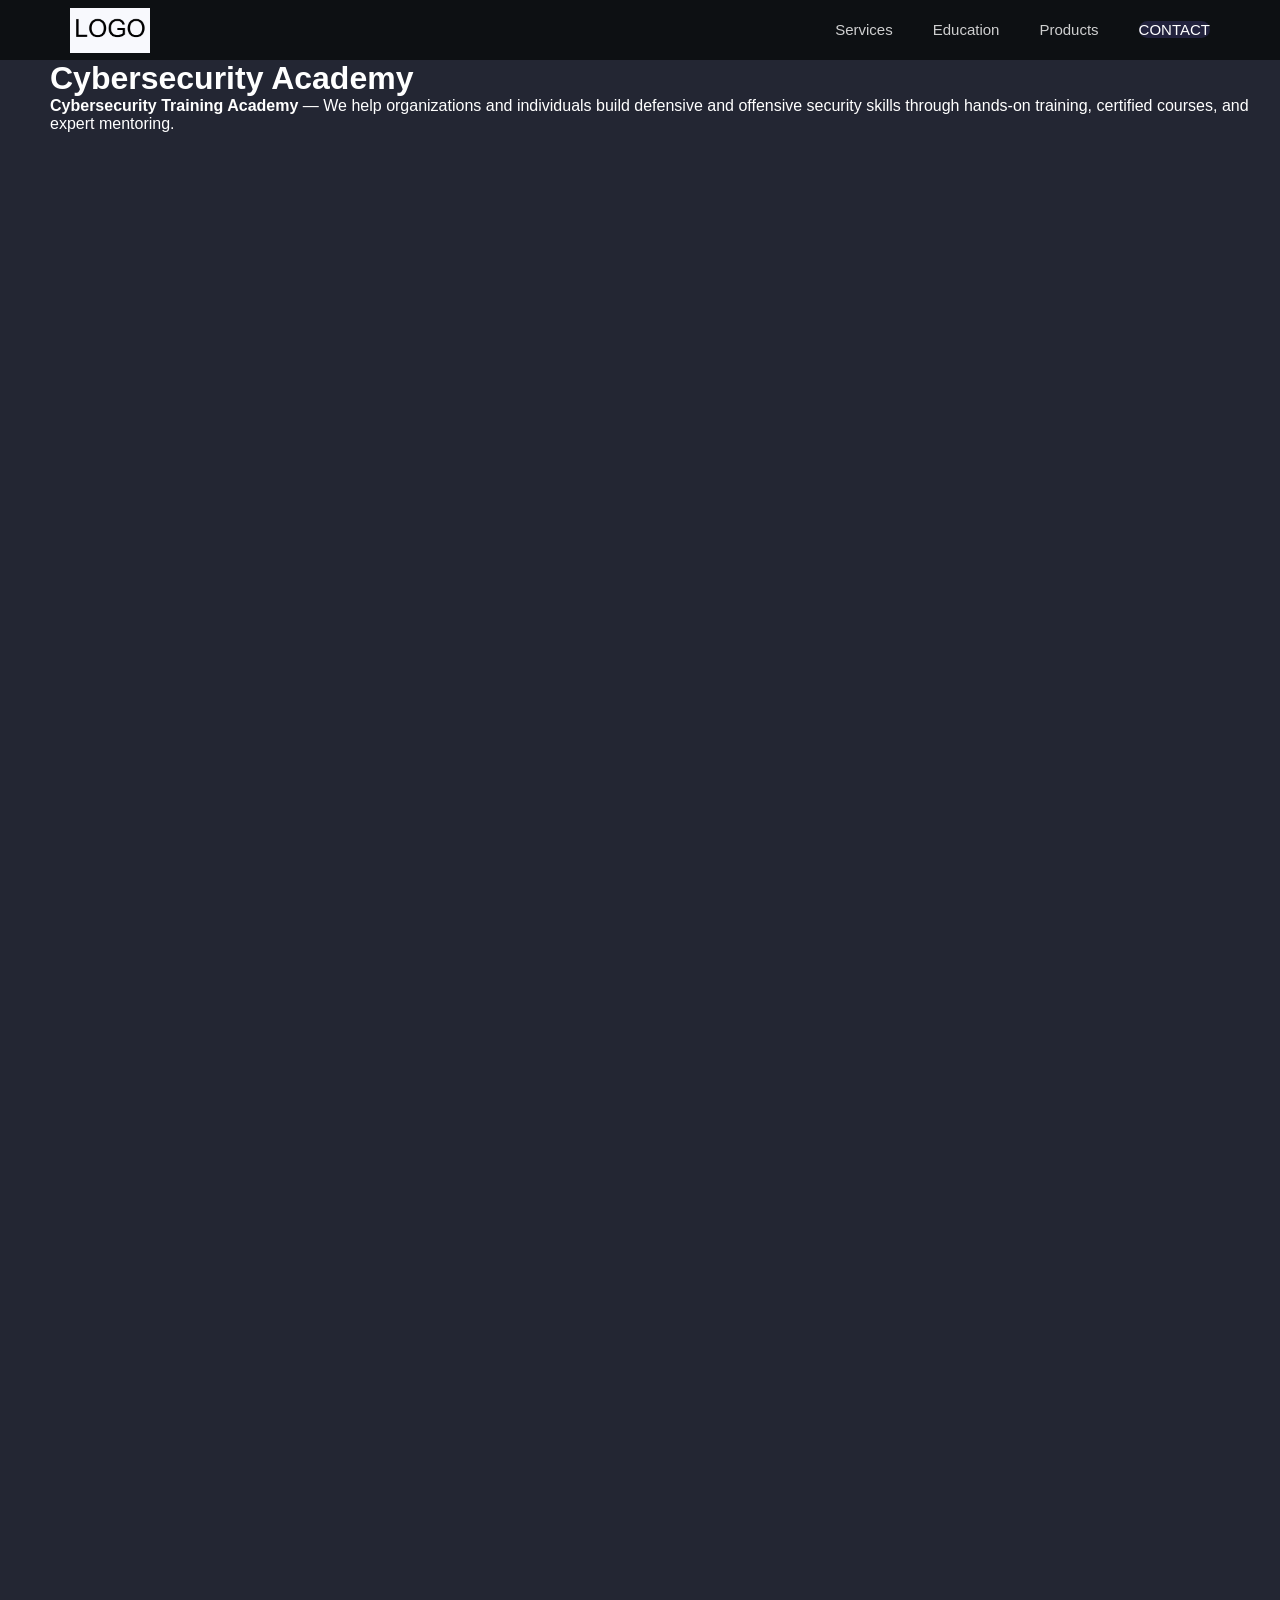
==== index.html @ cc448ce4 "First commit" ====
<!DOCTYPE html>
<html lang="en">
<head>
    <meta charset="UTF-8">
    <meta name="viewport" content="width=device-width, initial-scale=1.0">
    <link rel="stylesheet" href="style.css">
    <title>Cybersecurity Academy</title>

</head>
<body>
    <header class="header">
        <div class="header__content">
            <a href="index.html" class="logo">
                <img class="logo__image" src="images/logo.webp" alt="logo">
            </a>

            <nav class="nav">
                <ul class="nav__list">
                    <li class="nav__item">
                        <a href="services.html" class="nav__link">Services</a>
                    </li>
                    <li class="nav__item">
                        <a href="education.html" class="nav__link">Education</a>
                    </li>
                    <li class="nav__item">
                        <a href="products.html" class="nav__link">Products</a>
                    </li>
                    <li class="nav__item">
                        <a href="#" class="btn">Contact</a>
                    </li>
                </ul>    
            </nav>
        </div>
    </header>


    <main>
        <h1>Cybersecurity Academy</h1>

        <section>
            <p><strong>Cybersecurity Training Academy</strong> — We help organizations and individuals build defensive and offensive security skills through hands-on training, certified courses, and expert mentoring.</p>
        </section>
    </main>








</body>
</html>
---- style.css ----
/* reset */

* {
    margin: 0;
    padding: 0;
    box-sizing: border-box;
}

body {
    font-family:'Segoe UI', sans-serif;
    background-color:#232633;
    color:white;
    min-height:2000px;
    padding-top: 60px;
    
} 

h1, h2 {
    margin-left:50px

}

.service__link {
    margin-left:50px;
}



p {
    margin-left:50px
}

p + p {
    margin-bottom:10px;
}

a {
    text-decoration:none; 
    color:inherit;
}

ul {
    list-style:none;
}


.header {
    background-color: rgb(13, 16, 19);
    position: fixed;
    width: 100%;
    top: 0;
}

.header__content {
    display: flex;
    align-items: center;
    justify-content: space-between;
    min-height: 60px;
    max-width: 1200px;
    padding: 0 30px;
    margin: 0 auto;

}


.logo__image {
    max-width:80px;
    max-height:180px;
    display: block;
}

.nav__list {
    display: flex;
    column-gap: 40px;
}



.nav__link {
    color: rgba(255,255,255, 0.8);
    font-size: 15px; 
    transition: all 0.4s;
}

.nav__link:hover, 
.nav__link:focus {
    color: rgba(255,255,255, 1);
}

.btn {
    color:white;
    background-color: rgb(34, 34, 61);
    padding: 7px, 18px; 
    border-radius: 1000px;
    text-transform: uppercase;
    font-size: 15px; 
    font-weight: 500; 
    transition: all 0.2s;
}
.btn:hover {
    background-color: rgb(59, 59, 80);
    
}

.products-page .product-grid {
    display: grid;
    grid-template-columns: repeat(4, 1fr);
    gap: 25px;
    padding: 40px;
}

.products-page .product-card {
    background: rgba(8, 16, 36, 0.85);
    border: 1px solid #1f2937;
    border-radius: 8px;
    border-style:groove;
    padding: 15px;
    text-align: center;
}

.product-paragraph {
    margin-right:50px;  
}

.products-page .product-card .product-image {
    width: 100%;
    height: 180px;
    object-fit: cover;
    border-radius:15px;
}

.product-button {
    margin-top: 5px;
    height: 36px;
    width: 100%;
    background: rgb(34, 34, 61);
    border-radius: 10px;
    font-weight: bold;
    text-align: center;
    color: white;
    cursor: pointer;
    transition: all 0.2s;
}

.product-button:hover {
    transform: translateY(-2px);

    background: rgb(93, 93, 124);
}

.product-button:active {
    transform: translateY(0);
    box-shadow: 0 1px 4px rgba(6, 99, 161, 0.5);
}


/* media queries */
@media (max-width: 650px) {
    .header__content {
        flex-direction: column;
        padding: 25px 0;
        row-gap: 18px;
    }

    .nav__list{
        column-gap: 20px;
    }
}
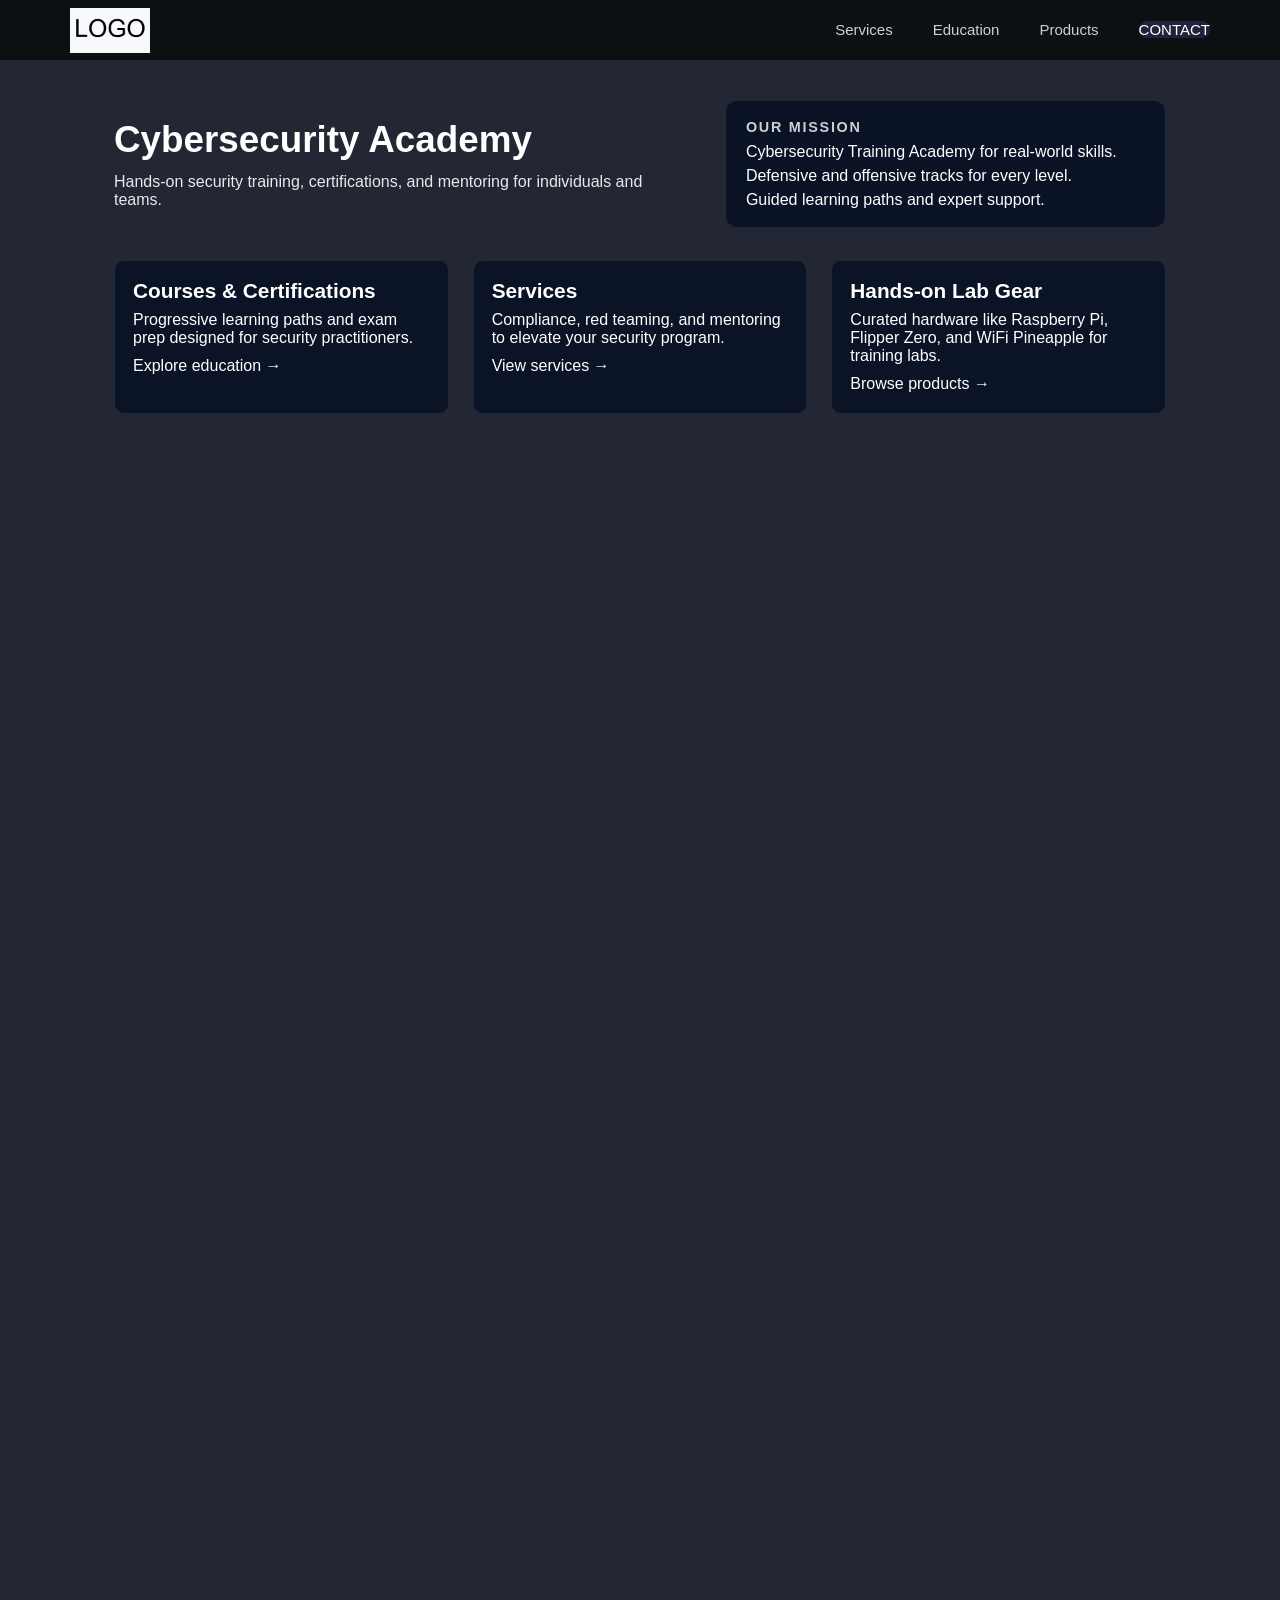
==== commit 1cf13a49: "polishing" ====
--- a/index.html
+++ b/index.html
@@ -34,20 +34,43 @@
     </header>
 
 
-    <main>
-        <h1>Cybersecurity Academy</h1>
+    <main class="page">
+        <section class="hero">
+            <div>
+                <h1 class="hero__title">Cybersecurity Academy</h1>
+                <p class="hero__subtitle">
+                    Hands-on security training, certifications, and mentoring for individuals and teams.
+                </p>
+            </div>
+            <aside class="hero__panel">
+                <h2 class="hero__panel-title">Our Mission</h2>
+                <ul class="hero__panel-list">
+                    <li>Cybersecurity Training Academy for real-world skills.</li>
+                    <li>Defensive and offensive tracks for every level.</li>
+                    <li>Guided learning paths and expert support.</li>
+                </ul>
+            </aside>
+        </section>
 
-        <section>
-            <p><strong>Cybersecurity Training Academy</strong> — We help organizations and individuals build defensive and offensive security skills through hands-on training, certified courses, and expert mentoring.</p>
+        <section class="cards-grid">
+            <article class="card">
+                <h2>Courses & Certifications</h2>
+                <p>Progressive learning paths and exam prep designed for security practitioners.</p>
+                <a class="service__link" href="education.html">Explore education →</a>
+            </article>
+
+            <article class="card">
+                <h2>Services</h2>
+                <p>Compliance, red teaming, and mentoring to elevate your security program.</p>
+                <a class="service__link" href="services.html">View services →</a>
+            </article>
+
+            <article class="card">
+                <h2>Hands-on Lab Gear</h2>
+                <p>Curated hardware like Raspberry Pi, Flipper Zero, and WiFi Pineapple for training labs.</p>
+                <a class="service__link" href="products.html">Browse products →</a>
+            </article>
         </section>
     </main>
-
-
-
-
-
-
-
-
 </body>
 </html>
--- a/style.css
+++ b/style.css
@@ -123,9 +123,11 @@
 }
 
 .products-page .product-card .product-image {
-    width: 100%;
+    display: block;
+    margin: 10px auto 0;
+    max-width: 100%;
     height: 180px;
-    object-fit: cover;
+    object-fit: contain;
     border-radius:15px;
 }
 
@@ -153,6 +155,103 @@
     box-shadow: 0 1px 4px rgba(6, 99, 161, 0.5);
 }
 
+.page {
+    max-width: 1100px;
+    margin: 0 auto;
+    padding: 40px 24px 80px;
+}
+
+.page h1,
+.page h2,
+.page p {
+    margin-left: 0;
+}
+
+.page section {
+    margin-bottom: 32px;
+}
+
+.hero {
+    display: grid;
+    grid-template-columns: minmax(0, 2.1fr) minmax(0, 1.6fr);
+    gap: 32px;
+    align-items: center;
+    margin-bottom: 48px;
+}
+
+.hero--single-column {
+    grid-template-columns: minmax(0, 1fr);
+}
+
+.hero__title {
+    font-size: 2.3rem;
+    margin-bottom: 12px;
+}
+
+.hero__subtitle {
+    opacity: 0.9;
+    max-width: 620px;
+}
+
+.hero__panel {
+    background: rgba(8, 16, 36, 0.9);
+    border-radius: 12px;
+    border: 1px solid #1f2937;
+    padding: 18px 20px;
+}
+
+.hero__panel-title {
+    font-size: 0.9rem;
+    text-transform: uppercase;
+    letter-spacing: 0.12em;
+    opacity: 0.8;
+    margin-bottom: 8px;
+}
+
+.hero__panel-list {
+    list-style: none;
+    padding: 0;
+    margin: 0;
+}
+
+.hero__panel-list li + li {
+    margin-top: 6px;
+}
+
+.cards-grid {
+    display: grid;
+    grid-template-columns: repeat(auto-fit, minmax(260px, 1fr));
+    gap: 24px;
+}
+
+.card {
+    background: rgba(8, 16, 36, 0.85);
+    border-radius: 10px;
+    border: 1px solid #1f2937;
+    padding: 18px 18px 20px;
+}
+
+.card h2 {
+    font-size: 1.3rem;
+    margin-bottom: 8px;
+}
+
+.card p {
+    margin-left: 0;
+    margin-bottom: 10px;
+}
+
+.card .service__link {
+    margin-left: 0;
+}
+
+.contact-panel {
+    background: rgba(8, 16, 36, 0.9);
+    border-radius: 10px;
+    border: 1px solid #1f2937;
+    padding: 18px 20px;
+}
+
 
 /* media queries */
 @media (max-width: 650px) {
@@ -165,4 +264,8 @@
     .nav__list{
         column-gap: 20px;
     }
+
+    .hero {
+        grid-template-columns: minmax(0, 1fr);
+    }
 }
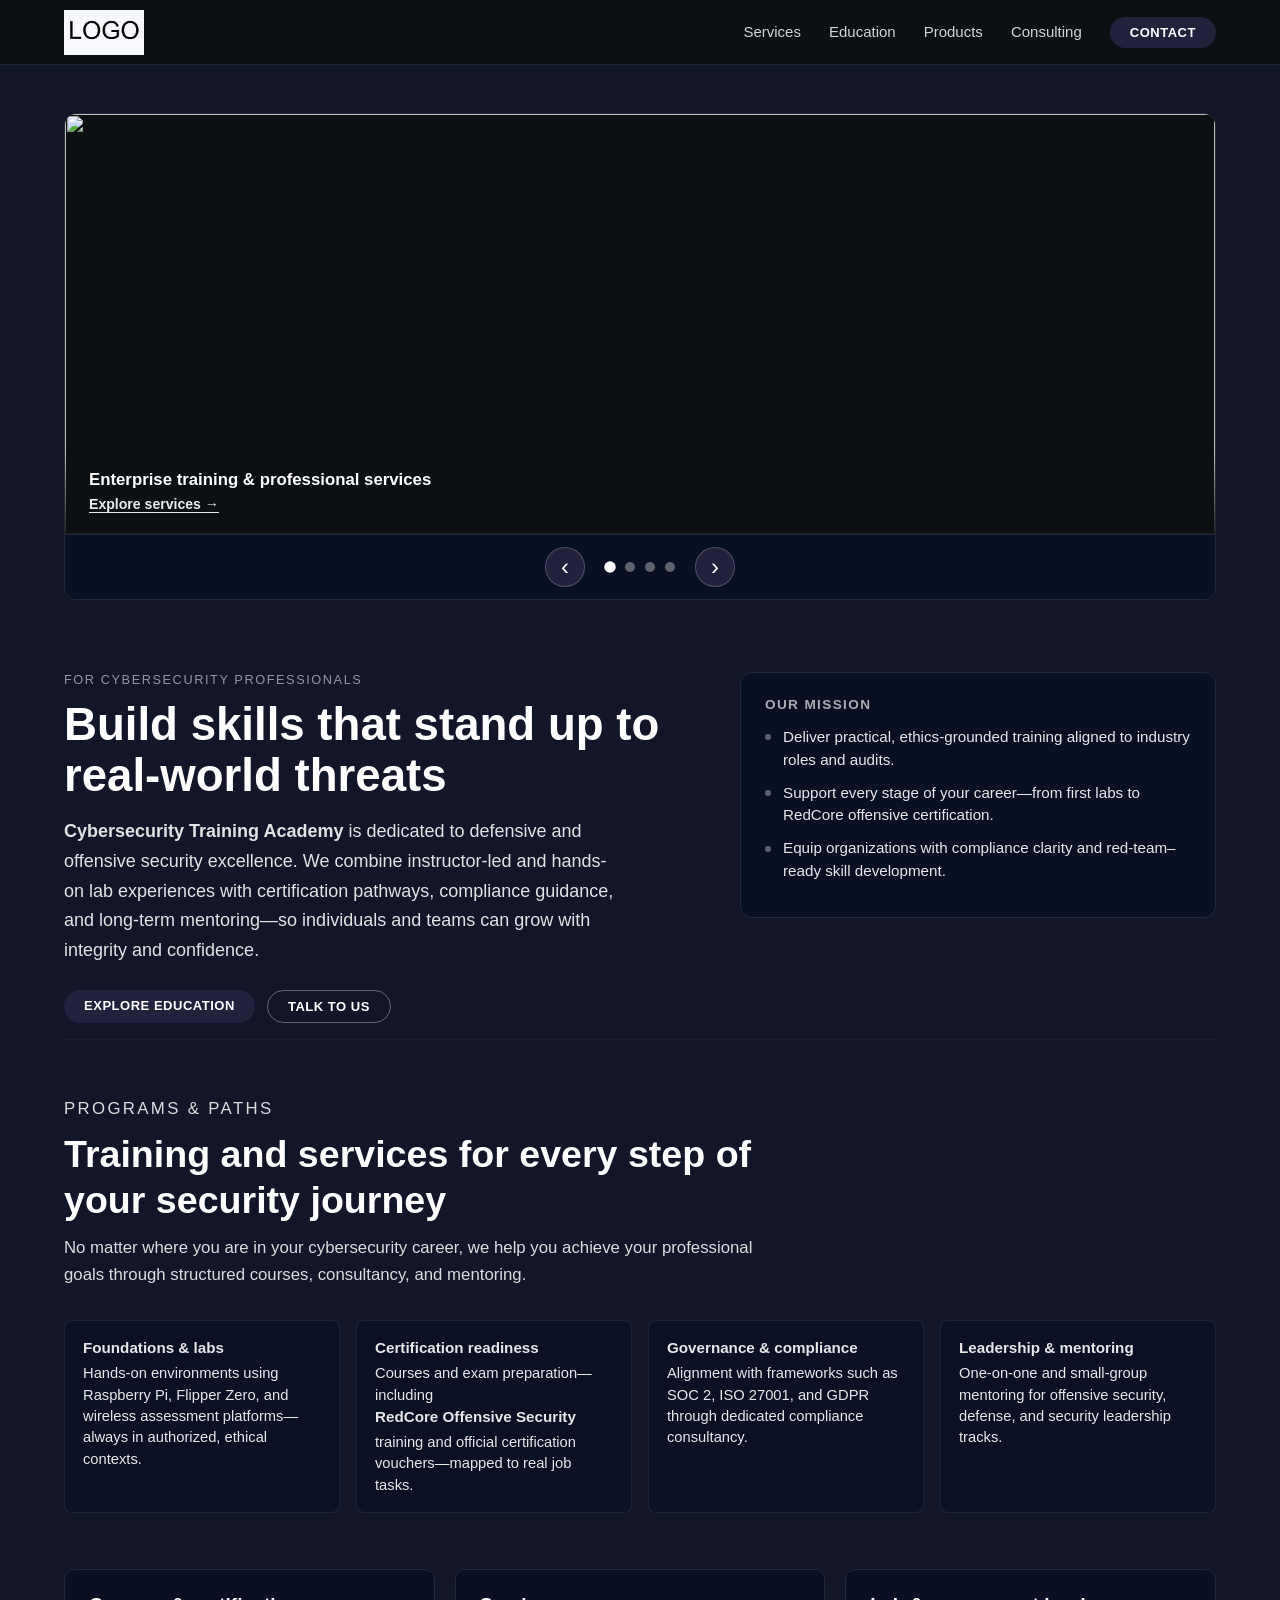
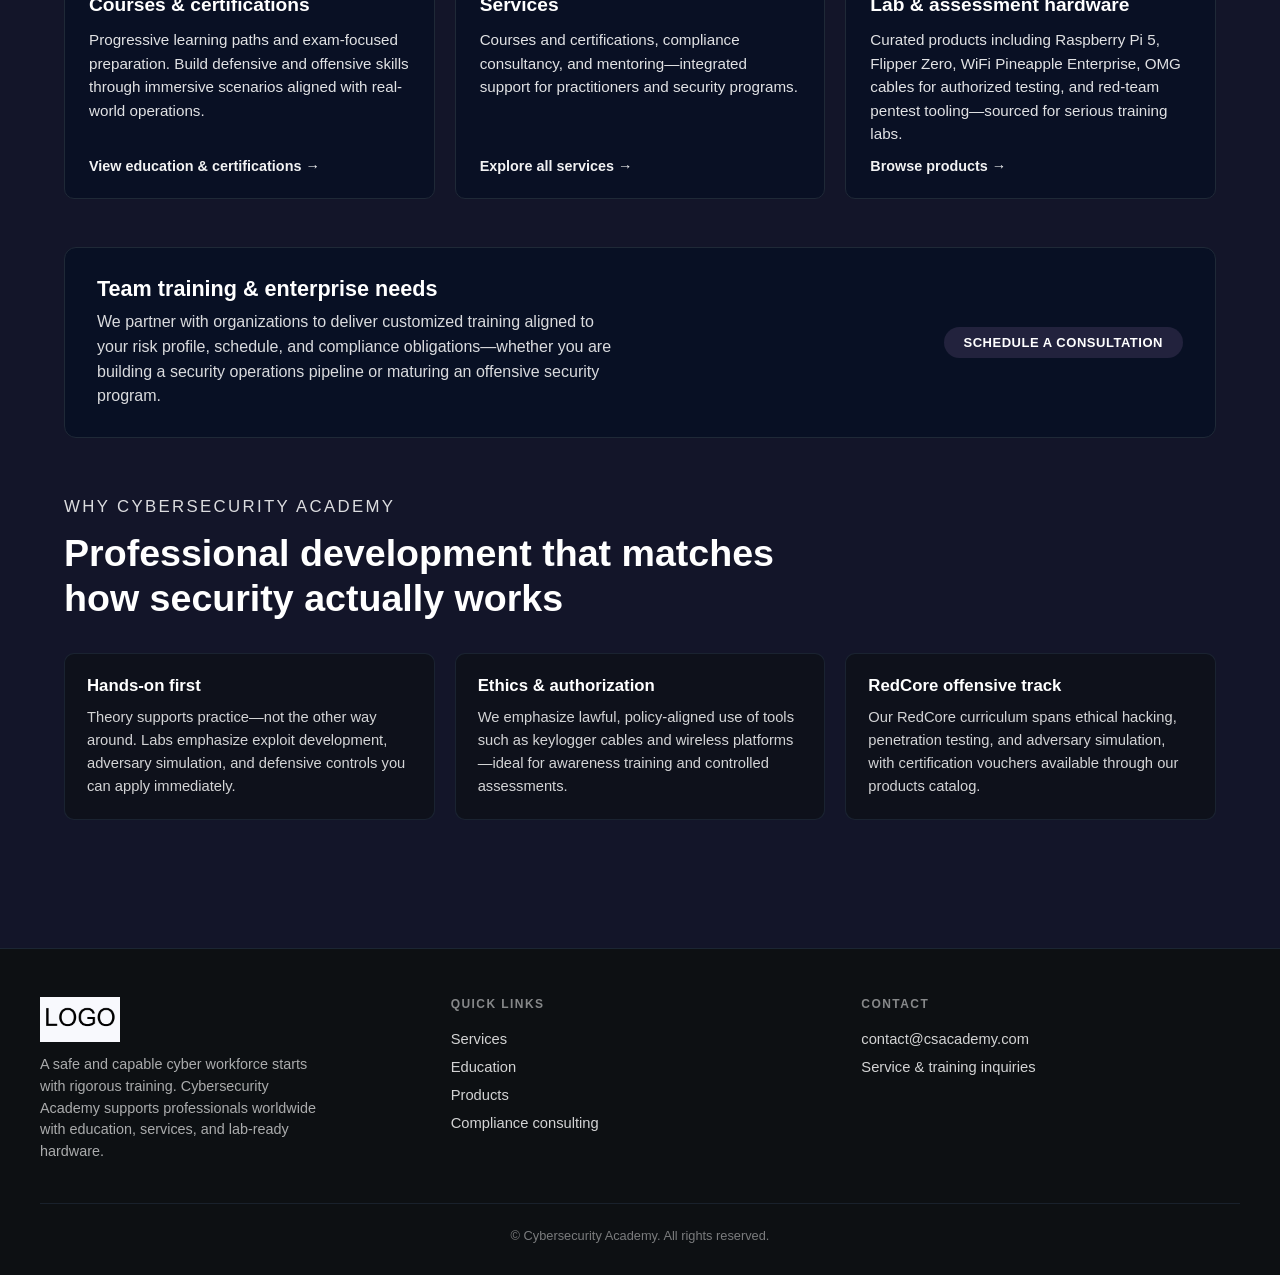
==== commit 8ed57fe0: "the great rewrite" ====
--- a/index.html
+++ b/index.html
@@ -3,74 +3,302 @@
 <head>
     <meta charset="UTF-8">
     <meta name="viewport" content="width=device-width, initial-scale=1.0">
+    <meta name="description" content="Cybersecurity Academy — hands-on training, certifications, compliance consultancy, mentoring, and lab hardware for security professionals.">
     <link rel="stylesheet" href="style.css">
-    <title>Cybersecurity Academy</title>
-
+    <title>Cybersecurity Academy | Training & Certification</title>
 </head>
 <body>
-    <header class="header">
-        <div class="header__content">
+    <a class="skip-link" href="#main">Skip to main content</a>
+
+    <header class="site-header">
+        <div class="site-header__inner">
             <a href="index.html" class="logo">
-                <img class="logo__image" src="images/logo.webp" alt="logo">
+                <img class="logo__image" src="images/logo.webp" alt="Cybersecurity Academy">
             </a>
-
-            <nav class="nav">
+            <nav class="nav" aria-label="Primary">
                 <ul class="nav__list">
-                    <li class="nav__item">
-                        <a href="services.html" class="nav__link">Services</a>
-                    </li>
-                    <li class="nav__item">
-                        <a href="education.html" class="nav__link">Education</a>
-                    </li>
-                    <li class="nav__item">
-                        <a href="products.html" class="nav__link">Products</a>
-                    </li>
-                    <li class="nav__item">
-                        <a href="#" class="btn">Contact</a>
-                    </li>
-                </ul>    
+                    <li><a href="services.html" class="nav__link">Services</a></li>
+                    <li><a href="education.html" class="nav__link">Education</a></li>
+                    <li><a href="products.html" class="nav__link">Products</a></li>
+                    <li><a href="consulting.html" class="nav__link">Consulting</a></li>
+                    <li><a href="services.html#contact" class="btn">Contact</a></li>
+                </ul>
             </nav>
         </div>
     </header>
 
-
-    <main class="page">
-        <section class="hero">
+    <main id="main" class="site-main">
+        <section class="home-carousel" data-home-carousel tabindex="0" aria-roledescription="carousel" aria-label="Featured highlights">
+            <div class="home-carousel__viewport">
+                <ul class="home-carousel__track" id="home-carousel-track">
+                    <li class="home-carousel__slide" id="carousel-slide-0" aria-hidden="false">
+                        <a class="home-carousel__link" href="services.html" data-carousel-link aria-label="Enterprise training and professional services. Explore services.">
+                            <img
+                                src="https://images.unsplash.com/photo-1522071820081-009f0129c71c?auto=format&fit=crop&w=1400&q=80"
+                                alt=""
+                                width="1400"
+                                height="788"
+                                loading="eager"
+                                fetchpriority="high">
+                            <div class="home-carousel__overlay">
+                                <p class="home-carousel__caption">Enterprise training &amp; professional services</p>
+                                <span class="home-carousel__cta">Explore services →</span>
+                            </div>
+                        </a>
+                    </li>
+                    <li class="home-carousel__slide home-carousel__slide--product" id="carousel-slide-1" aria-hidden="true">
+                        <a class="home-carousel__link" href="products.html#product-flipper" data-carousel-link aria-label="Flipper Zero lab hardware. View on the store.">
+                            <img
+                                src="https://flipper.net/cdn/shop/files/product_flipper-zero_1.png?v=1765368572&width=832"
+                                alt=""
+                                width="832"
+                                height="624"
+                                loading="lazy">
+                            <div class="home-carousel__overlay">
+                                <p class="home-carousel__caption">Lab hardware: Flipper Zero</p>
+                                <span class="home-carousel__cta">View on the store →</span>
+                            </div>
+                        </a>
+                    </li>
+                    <li class="home-carousel__slide" id="carousel-slide-2" aria-hidden="true">
+                        <a class="home-carousel__link" href="education.html" data-carousel-link aria-label="Certifications and hands-on courses. View education and certifications.">
+                            <img
+                                src="https://images.unsplash.com/photo-1563986768609-322da13575f3?auto=format&fit=crop&w=1400&q=80"
+                                alt=""
+                                width="1400"
+                                height="788"
+                                loading="lazy">
+                            <div class="home-carousel__overlay">
+                                <p class="home-carousel__caption">Certifications &amp; hands-on courses</p>
+                                <span class="home-carousel__cta">Education &amp; certifications →</span>
+                            </div>
+                        </a>
+                    </li>
+                    <li class="home-carousel__slide" id="carousel-slide-3" aria-hidden="true">
+                        <a class="home-carousel__link" href="consulting.html" data-carousel-link aria-label="Compliance and audit readiness. View compliance consulting.">
+                            <img
+                                src="https://images.unsplash.com/photo-1450101499163-c8848c66ca85?auto=format&fit=crop&w=1400&q=80"
+                                alt=""
+                                width="1400"
+                                height="788"
+                                loading="lazy">
+                            <div class="home-carousel__overlay">
+                                <p class="home-carousel__caption">Compliance &amp; audit readiness</p>
+                                <span class="home-carousel__cta">Compliance consulting →</span>
+                            </div>
+                        </a>
+                    </li>
+                </ul>
+            </div>
+            <div class="home-carousel__chrome">
+                <button type="button" class="home-carousel__arrow home-carousel__arrow--prev" aria-controls="home-carousel-track" aria-label="Previous slide">
+                    <span aria-hidden="true">‹</span>
+                </button>
+                <div class="home-carousel__dots" role="tablist" aria-label="Choose slide">
+                    <button type="button" class="home-carousel__dot" role="tab" aria-selected="true" aria-controls="carousel-slide-0" id="carousel-tab-0" tabindex="0"><span class="visually-hidden">Slide 1</span></button>
+                    <button type="button" class="home-carousel__dot" role="tab" aria-selected="false" aria-controls="carousel-slide-1" id="carousel-tab-1" tabindex="-1"><span class="visually-hidden">Slide 2</span></button>
+                    <button type="button" class="home-carousel__dot" role="tab" aria-selected="false" aria-controls="carousel-slide-2" id="carousel-tab-2" tabindex="-1"><span class="visually-hidden">Slide 3</span></button>
+                    <button type="button" class="home-carousel__dot" role="tab" aria-selected="false" aria-controls="carousel-slide-3" id="carousel-tab-3" tabindex="-1"><span class="visually-hidden">Slide 4</span></button>
+                </div>
+                <button type="button" class="home-carousel__arrow home-carousel__arrow--next" aria-controls="home-carousel-track" aria-label="Next slide">
+                    <span aria-hidden="true">›</span>
+                </button>
+            </div>
+        </section>
+
+        <section class="hero" aria-labelledby="hero-heading">
             <div>
-                <h1 class="hero__title">Cybersecurity Academy</h1>
-                <p class="hero__subtitle">
-                    Hands-on security training, certifications, and mentoring for individuals and teams.
+                <p class="hero__eyebrow">For cybersecurity professionals</p>
+                <h1 id="hero-heading" class="hero__title">Build skills that stand up to real-world threats</h1>
+                <p class="hero__lead">
+                    <strong>Cybersecurity Training Academy</strong> is dedicated to defensive and offensive security excellence. We combine instructor-led and hands-on lab experiences with certification pathways, compliance guidance, and long-term mentoring—so individuals and teams can grow with integrity and confidence.
                 </p>
-            </div>
-            <aside class="hero__panel">
-                <h2 class="hero__panel-title">Our Mission</h2>
+                <div class="hero__actions">
+                    <a href="education.html" class="btn">Explore education</a>
+                    <a href="services.html#contact" class="btn btn--ghost">Talk to us</a>
+                </div>
+            </div>
+            <aside class="hero__panel" aria-labelledby="mission-title">
+                <h2 id="mission-title" class="hero__panel-title">Our mission</h2>
                 <ul class="hero__panel-list">
-                    <li>Cybersecurity Training Academy for real-world skills.</li>
-                    <li>Defensive and offensive tracks for every level.</li>
-                    <li>Guided learning paths and expert support.</li>
+                    <li>Deliver practical, ethics-grounded training aligned to industry roles and audits.</li>
+                    <li>Support every stage of your career—from first labs to RedCore offensive certification.</li>
+                    <li>Equip organizations with compliance clarity and red-team–ready skill development.</li>
                 </ul>
             </aside>
         </section>
 
-        <section class="cards-grid">
+        <section class="pathways" aria-labelledby="pathways-heading">
+            <div class="section-head">
+                <p class="section-label">Programs &amp; paths</p>
+                <h2 id="pathways-heading">Training and services for every step of your security journey</h2>
+                <p>No matter where you are in your cybersecurity career, we help you achieve your professional goals through structured courses, consultancy, and mentoring.</p>
+            </div>
+            <div class="pathways__grid">
+                <div class="pathways__item">
+                    <strong>Foundations &amp; labs</strong>
+                    Hands-on environments using Raspberry Pi, Flipper Zero, and wireless assessment platforms—always in authorized, ethical contexts.
+                </div>
+                <div class="pathways__item">
+                    <strong>Certification readiness</strong>
+                    Courses and exam preparation—including <strong>RedCore Offensive Security</strong> training and official certification vouchers—mapped to real job tasks.
+                </div>
+                <div class="pathways__item">
+                    <strong>Governance &amp; compliance</strong>
+                    Alignment with frameworks such as SOC 2, ISO 27001, and GDPR through dedicated compliance consultancy.
+                </div>
+                <div class="pathways__item">
+                    <strong>Leadership &amp; mentoring</strong>
+                    One-on-one and small-group mentoring for offensive security, defense, and security leadership tracks.
+                </div>
+            </div>
+        </section>
+
+        <section class="cards-grid" aria-label="Featured offerings">
             <article class="card">
-                <h2>Courses & Certifications</h2>
-                <p>Progressive learning paths and exam prep designed for security practitioners.</p>
-                <a class="service__link" href="education.html">Explore education →</a>
+                <h2>Courses &amp; certifications</h2>
+                <p>Progressive learning paths and exam-focused preparation. Build defensive and offensive skills through immersive scenarios aligned with real-world operations.</p>
+                <a class="card__link" href="education.html">View education &amp; certifications →</a>
             </article>
-
             <article class="card">
                 <h2>Services</h2>
-                <p>Compliance, red teaming, and mentoring to elevate your security program.</p>
-                <a class="service__link" href="services.html">View services →</a>
+                <p>Courses and certifications, compliance consultancy, and mentoring—integrated support for practitioners and security programs.</p>
+                <a class="card__link" href="services.html">Explore all services →</a>
             </article>
-
             <article class="card">
-                <h2>Hands-on Lab Gear</h2>
-                <p>Curated hardware like Raspberry Pi, Flipper Zero, and WiFi Pineapple for training labs.</p>
-                <a class="service__link" href="products.html">Browse products →</a>
+                <h2>Lab &amp; assessment hardware</h2>
+                <p>Curated products including Raspberry Pi 5, Flipper Zero, WiFi Pineapple Enterprise, OMG cables for authorized testing, and red-team pentest tooling—sourced for serious training labs.</p>
+                <a class="card__link" href="products.html">Browse products →</a>
             </article>
         </section>
+
+        <section class="promo-strip" aria-labelledby="promo-heading">
+            <div class="promo-strip__text">
+                <h2 id="promo-heading">Team training &amp; enterprise needs</h2>
+                <p>We partner with organizations to deliver customized training aligned to your risk profile, schedule, and compliance obligations—whether you are building a security operations pipeline or maturing an offensive security program.</p>
+            </div>
+            <a href="services.html#contact" class="btn">Schedule a consultation</a>
+        </section>
+
+        <section class="insights" aria-labelledby="insights-heading">
+            <div class="section-head">
+                <p class="section-label">Why Cybersecurity Academy</p>
+                <h2 id="insights-heading">Professional development that matches how security actually works</h2>
+            </div>
+            <div class="insights__grid">
+                <article class="insights__card">
+                    <h3>Hands-on first</h3>
+                    <p>Theory supports practice—not the other way around. Labs emphasize exploit development, adversary simulation, and defensive controls you can apply immediately.</p>
+                </article>
+                <article class="insights__card">
+                    <h3>Ethics &amp; authorization</h3>
+                    <p>We emphasize lawful, policy-aligned use of tools such as keylogger cables and wireless platforms—ideal for awareness training and controlled assessments.</p>
+                </article>
+                <article class="insights__card">
+                    <h3>RedCore offensive track</h3>
+                    <p>Our RedCore curriculum spans ethical hacking, penetration testing, and adversary simulation, with certification vouchers available through our products catalog.</p>
+                </article>
+            </div>
+        </section>
     </main>
+
+    <footer class="site-footer">
+        <div class="site-footer__inner">
+            <div class="site-footer__brand">
+                <a href="index.html"><img class="logo__image" src="images/logo.webp" alt="Cybersecurity Academy"></a>
+                <p>A safe and capable cyber workforce starts with rigorous training. Cybersecurity Academy supports professionals worldwide with education, services, and lab-ready hardware.</p>
+            </div>
+            <div>
+                <h3>Quick links</h3>
+                <nav class="site-footer__links" aria-label="Footer">
+                    <a href="services.html">Services</a>
+                    <a href="education.html">Education</a>
+                    <a href="products.html">Products</a>
+                    <a href="consulting.html">Compliance consulting</a>
+                </nav>
+            </div>
+            <div>
+                <h3>Contact</h3>
+                <nav class="site-footer__links">
+                    <a href="mailto:contact@csacademy.com">contact@csacademy.com</a>
+                    <a href="services.html#contact">Service &amp; training inquiries</a>
+                </nav>
+            </div>
+        </div>
+        <p class="site-footer__bottom">© Cybersecurity Academy. All rights reserved.</p>
+    </footer>
+
+    <script>
+    (function () {
+        var root = document.querySelector("[data-home-carousel]");
+        if (!root) return;
+        var track = root.querySelector(".home-carousel__track");
+        var slides = root.querySelectorAll(".home-carousel__slide");
+        var dots = root.querySelectorAll(".home-carousel__dot");
+        var prev = root.querySelector(".home-carousel__arrow--prev");
+        var next = root.querySelector(".home-carousel__arrow--next");
+        var n = slides.length;
+        var i = 0;
+        var timer = null;
+        var reduced = window.matchMedia("(prefers-reduced-motion: reduce)").matches;
+        var slideLinks = root.querySelectorAll("[data-carousel-link]");
+
+        root.style.setProperty("--carousel-count", String(n));
+
+        function go(index) {
+            i = (index + n) % n;
+            track.style.transform = "translateX(-" + (i * 100 / n) + "%)";
+            for (var j = 0; j < n; j++) {
+                slides[j].setAttribute("aria-hidden", j !== i ? "true" : "false");
+                dots[j].setAttribute("aria-selected", j === i ? "true" : "false");
+                dots[j].tabIndex = j === i ? 0 : -1;
+                if (slideLinks[j]) slideLinks[j].tabIndex = j === i ? 0 : -1;
+            }
+        }
+
+        function nextSlide() { go(i + 1); }
+        function prevSlide() { go(i - 1); }
+
+        function clearTimer() {
+            if (timer) {
+                clearInterval(timer);
+                timer = null;
+            }
+        }
+
+        function startTimer() {
+            clearTimer();
+            if (!reduced) timer = setInterval(nextSlide, 6500);
+        }
+
+        prev.addEventListener("click", function () { prevSlide(); startTimer(); });
+        next.addEventListener("click", function () { nextSlide(); startTimer(); });
+        for (var d = 0; d < dots.length; d++) {
+            (function (idx) {
+                dots[idx].addEventListener("click", function () { go(idx); startTimer(); });
+            })(d);
+        }
+
+        root.addEventListener("mouseenter", clearTimer);
+        root.addEventListener("mouseleave", startTimer);
+        root.addEventListener("focusin", clearTimer);
+        root.addEventListener("focusout", function (e) {
+            if (!root.contains(e.relatedTarget)) startTimer();
+        });
+
+        root.addEventListener("keydown", function (e) {
+            if (e.key === "ArrowLeft") { e.preventDefault(); prevSlide(); startTimer(); }
+            if (e.key === "ArrowRight") { e.preventDefault(); nextSlide(); startTimer(); }
+        });
+
+        document.addEventListener("visibilitychange", function () {
+            if (document.hidden) clearTimer();
+            else startTimer();
+        });
+
+        go(0);
+        startTimer();
+    })();
+    </script>
 </body>
-</html>+</html>
--- a/style.css
+++ b/style.css
@@ -1,271 +1,773 @@
-/* reset */
-
-* {
+/* Cybersecurity Academy — layout inspired by professional cert org patterns (e.g. isc2.org); color scheme unchanged */
+
+*,
+*::before,
+*::after {
     margin: 0;
     padding: 0;
     box-sizing: border-box;
 }
 
+html {
+    scroll-behavior: smooth;
+}
+
 body {
-    font-family:'Segoe UI', sans-serif;
-    background-color:#232633;
-    color:white;
-    min-height:2000px;
-    padding-top: 60px;
-    
-} 
-
-h1, h2 {
-    margin-left:50px
-
-}
-
-.service__link {
-    margin-left:50px;
-}
-
-
-
-p {
-    margin-left:50px
-}
-
-p + p {
-    margin-bottom:10px;
+    font-family: "Segoe UI", sans-serif;
+    background-color: #131529;
+    color: #fff;
+    padding-top: 0;
+    min-height: 100vh;
 }
 
 a {
-    text-decoration:none; 
-    color:inherit;
+    text-decoration: none;
+    color: inherit;
 }
 
 ul {
-    list-style:none;
-}
-
-
-.header {
+    list-style: none;
+}
+
+img {
+    max-width: 100%;
+    height: auto;
+    display: block;
+}
+
+/* Skip link */
+.skip-link {
+    position: absolute;
+    left: -9999px;
+    z-index: 10000;
+    padding: 0.75rem 1rem;
+    background: rgb(34, 34, 61);
+    color: #fff;
+}
+
+.skip-link:focus {
+    left: 1rem;
+    top: 1rem;
+}
+
+/* ——— Header ——— */
+.site-header {
     background-color: rgb(13, 16, 19);
-    position: fixed;
-    width: 100%;
+    position: sticky;
     top: 0;
-}
-
-.header__content {
+    z-index: 1000;
+    border-bottom: 1px solid rgba(31, 41, 55, 0.9);
+}
+
+.site-header__inner {
+    max-width: 1200px;
+    margin: 0 auto;
+    padding: 0 24px;
+    min-height: 64px;
     display: flex;
     align-items: center;
     justify-content: space-between;
-    min-height: 60px;
-    max-width: 1200px;
-    padding: 0 30px;
-    margin: 0 auto;
-
-}
-
+    gap: 24px;
+    flex-wrap: wrap;
+}
 
 .logo__image {
-    max-width:80px;
-    max-height:180px;
-    display: block;
+    max-width: 80px;
+    max-height: 56px;
+    width: auto;
+    object-fit: contain;
 }
 
 .nav__list {
     display: flex;
-    column-gap: 40px;
-}
-
-
+    align-items: center;
+    flex-wrap: wrap;
+    column-gap: 28px;
+    row-gap: 8px;
+}
 
 .nav__link {
-    color: rgba(255,255,255, 0.8);
-    font-size: 15px; 
-    transition: all 0.4s;
-}
-
-.nav__link:hover, 
+    color: rgba(255, 255, 255, 0.82);
+    font-size: 15px;
+    transition: color 0.2s ease;
+}
+
+.nav__link:hover,
 .nav__link:focus {
-    color: rgba(255,255,255, 1);
+    color: #fff;
+}
+
+.nav__link[aria-current="page"] {
+    color: #fff;
+    font-weight: 600;
 }
 
 .btn {
-    color:white;
+    display: inline-block;
+    color: #fff;
     background-color: rgb(34, 34, 61);
-    padding: 7px, 18px; 
-    border-radius: 1000px;
+    padding: 8px 20px;
+    border-radius: 999px;
     text-transform: uppercase;
-    font-size: 15px; 
-    font-weight: 500; 
-    transition: all 0.2s;
-}
+    font-size: 13px;
+    font-weight: 600;
+    letter-spacing: 0.04em;
+    transition: background 0.2s ease, transform 0.15s ease;
+    border: none;
+    cursor: pointer;
+    font-family: inherit;
+}
+
 .btn:hover {
     background-color: rgb(59, 59, 80);
-    
-}
-
+}
+
+.btn--ghost {
+    background: transparent;
+    border: 1px solid rgba(255, 255, 255, 0.35);
+}
+
+.btn--ghost:hover {
+    background: rgba(255, 255, 255, 0.08);
+}
+
+/* ——— Homepage image carousel (stock photography) ——— */
+.home-carousel {
+    --carousel-count: 4;
+    position: relative;
+    margin-bottom: 40px;
+    border-radius: 12px;
+    overflow: hidden;
+    border: 1px solid #1f2937;
+    background: rgb(13, 16, 19);
+}
+
+.home-carousel:focus-visible {
+    outline: 2px solid rgba(255, 255, 255, 0.45);
+    outline-offset: 2px;
+}
+
+.home-carousel__viewport {
+    overflow: hidden;
+    width: 100%;
+    aspect-ratio: 21 / 9;
+    max-height: 420px;
+    min-height: 200px;
+}
+
+@media (max-width: 650px) {
+    .home-carousel__viewport {
+        aspect-ratio: 16 / 10;
+        max-height: 300px;
+    }
+}
+
+/* Track width = N × viewport width so each slide is exactly 100% of viewport; fixes gap / black bar */
+.home-carousel__track {
+    display: flex;
+    width: calc(100% * var(--carousel-count));
+    height: 100%;
+    transition: transform 0.55s ease;
+    list-style: none;
+    margin: 0;
+    padding: 0;
+    will-change: transform;
+}
+
+@media (prefers-reduced-motion: reduce) {
+    .home-carousel__track {
+        transition: none;
+    }
+}
+
+.home-carousel__slide {
+    position: relative;
+    flex: 0 0 calc(100% / var(--carousel-count));
+    width: calc(100% / var(--carousel-count));
+    min-width: 0;
+    height: 100%;
+    min-height: 200px;
+}
+
+/* PNG product shots: center without cropping; subtle backdrop so no harsh bars */
+.home-carousel__slide--product {
+    background: radial-gradient(ellipse 80% 70% at 50% 45%, rgba(45, 52, 72, 0.95) 0%, rgb(13, 16, 19) 100%);
+}
+
+.home-carousel__slide--product .home-carousel__link img {
+    object-fit: contain;
+    padding: 12px 28px 32px;
+}
+
+.home-carousel__link {
+    display: block;
+    position: relative;
+    height: 100%;
+    min-height: inherit;
+    color: inherit;
+    outline: none;
+}
+
+.home-carousel__link:focus-visible {
+    box-shadow: inset 0 0 0 3px rgba(255, 255, 255, 0.65);
+    border-radius: 2px;
+}
+
+.home-carousel__slide img {
+    width: 100%;
+    height: 100%;
+    object-fit: cover;
+    object-position: center;
+    display: block;
+}
+
+.home-carousel__overlay {
+    position: absolute;
+    left: 0;
+    right: 0;
+    bottom: 0;
+    padding: 20px 24px 22px;
+    background: linear-gradient(transparent, rgba(13, 16, 19, 0.92));
+    pointer-events: none;
+}
+
+.home-carousel__caption {
+    font-size: 1.05rem;
+    font-weight: 600;
+    max-width: 560px;
+    line-height: 1.35;
+    margin: 0 0 4px;
+}
+
+.home-carousel__cta {
+    display: block;
+    font-size: 0.88rem;
+    font-weight: 600;
+    opacity: 0.92;
+    text-decoration: underline;
+    text-underline-offset: 3px;
+}
+
+.home-carousel__chrome {
+    display: flex;
+    align-items: center;
+    justify-content: center;
+    gap: 20px;
+    padding: 12px 16px;
+    background: rgba(8, 16, 36, 0.95);
+    border-top: 1px solid #1f2937;
+}
+
+.home-carousel__arrow {
+    flex-shrink: 0;
+    width: 40px;
+    height: 40px;
+    border-radius: 999px;
+    border: 1px solid rgba(255, 255, 255, 0.2);
+    background: rgb(34, 34, 61);
+    color: #fff;
+    font-size: 1.5rem;
+    line-height: 1;
+    cursor: pointer;
+    display: flex;
+    align-items: center;
+    justify-content: center;
+    transition: background 0.2s ease;
+    font-family: inherit;
+}
+
+.home-carousel__arrow:hover {
+    background: rgb(59, 59, 80);
+}
+
+.home-carousel__arrow:focus-visible {
+    outline: 2px solid rgba(255, 255, 255, 0.5);
+    outline-offset: 2px;
+}
+
+.home-carousel__dots {
+    display: flex;
+    align-items: center;
+    gap: 10px;
+}
+
+.home-carousel__dot {
+    width: 10px;
+    height: 10px;
+    border-radius: 50%;
+    border: none;
+    background: rgba(255, 255, 255, 0.35);
+    cursor: pointer;
+    padding: 0;
+    transition: background 0.2s ease, transform 0.2s ease;
+}
+
+.home-carousel__dot[aria-selected="true"] {
+    background: #fff;
+    transform: scale(1.15);
+}
+
+.home-carousel__dot:focus-visible {
+    outline: 2px solid rgba(255, 255, 255, 0.55);
+    outline-offset: 3px;
+}
+
+.visually-hidden {
+    position: absolute;
+    width: 1px;
+    height: 1px;
+    padding: 0;
+    margin: -1px;
+    overflow: hidden;
+    clip: rect(0, 0, 0, 0);
+    white-space: nowrap;
+    border: 0;
+}
+
+/* ——— Shell ——— */
+.site-main {
+    max-width: 1200px;
+    margin: 0 auto;
+    padding: 48px 24px 80px;
+}
+
+.site-main--narrow {
+    max-width: 880px;
+}
+
+.section-label {
+    font-size: 0.75rem;
+    text-transform: uppercase;
+    letter-spacing: 0.14em;
+    color: rgba(255, 255, 255, 0.55);
+    margin-bottom: 10px;
+}
+
+.section-head {
+    margin-bottom: 32px;
+    max-width: 720px;
+}
+
+.section-head h1,
+.section-head h2 {
+    font-size: clamp(1.75rem, 4vw, 2.35rem);
+    font-weight: 700;
+    line-height: 1.2;
+    margin-bottom: 12px;
+}
+
+.section-head p {
+    color: rgba(255, 255, 255, 0.85);
+    line-height: 1.6;
+    font-size: 1.05rem;
+}
+
+/* ——— Hero (home) ——— */
+.hero {
+    display: grid;
+    grid-template-columns: 1fr;
+    gap: 32px;
+    margin-bottom: 56px;
+    padding: 32px 0 8px;
+    border-bottom: 1px solid rgba(31, 41, 55, 0.6);
+}
+
+@media (min-width: 900px) {
+    .hero {
+        grid-template-columns: 1.15fr 0.85fr;
+        align-items: start;
+    }
+}
+
+.hero__eyebrow {
+    font-size: 0.8rem;
+    text-transform: uppercase;
+    letter-spacing: 0.12em;
+    color: rgba(255, 255, 255, 0.55);
+    margin-bottom: 12px;
+}
+
+.hero__title {
+    font-size: clamp(2rem, 5vw, 2.85rem);
+    font-weight: 700;
+    line-height: 1.12;
+    margin-bottom: 16px;
+}
+
+.hero__lead {
+    font-size: 1.125rem;
+    line-height: 1.65;
+    color: rgba(255, 255, 255, 0.88);
+    margin-bottom: 24px;
+    max-width: 560px;
+}
+
+.hero__actions {
+    display: flex;
+    flex-wrap: wrap;
+    gap: 12px;
+    margin-bottom: 8px;
+}
+
+.hero__panel {
+    background: rgba(8, 16, 36, 0.92);
+    border: 1px solid #1f2937;
+    border-radius: 12px;
+    padding: 24px;
+}
+
+.hero__panel-title {
+    font-size: 0.85rem;
+    text-transform: uppercase;
+    letter-spacing: 0.1em;
+    color: rgba(255, 255, 255, 0.65);
+    margin-bottom: 14px;
+}
+
+.hero__panel-list li {
+    position: relative;
+    padding-left: 18px;
+    margin-bottom: 10px;
+    line-height: 1.5;
+    color: rgba(255, 255, 255, 0.9);
+    font-size: 0.95rem;
+}
+
+.hero__panel-list li::before {
+    content: "";
+    position: absolute;
+    left: 0;
+    top: 0.55em;
+    width: 6px;
+    height: 6px;
+    border-radius: 50%;
+    background: rgb(93, 93, 124);
+}
+
+/* ——— Card grids ——— */
+.cards-grid {
+    display: grid;
+    grid-template-columns: repeat(auto-fit, minmax(280px, 1fr));
+    gap: 20px;
+    margin-bottom: 48px;
+}
+
+.card {
+    background: rgba(8, 16, 36, 0.85);
+    border: 1px solid #1f2937;
+    border-radius: 10px;
+    padding: 24px;
+    display: flex;
+    flex-direction: column;
+    gap: 12px;
+}
+
+.card h2,
+.card h3 {
+    font-size: 1.2rem;
+    font-weight: 600;
+}
+
+.card p {
+    color: rgba(255, 255, 255, 0.88);
+    line-height: 1.55;
+    font-size: 0.95rem;
+    flex-grow: 1;
+}
+
+.card__link {
+    font-weight: 600;
+    font-size: 0.9rem;
+    color: rgba(255, 255, 255, 0.95);
+    margin-top: auto;
+    align-self: flex-start;
+}
+
+.card__link:hover {
+    text-decoration: underline;
+    text-underline-offset: 3px;
+}
+
+.card__note {
+    font-size: 0.9rem;
+    color: rgba(255, 255, 255, 0.75);
+    line-height: 1.5;
+}
+
+/* Pathways / pillars section */
+.pathways {
+    margin-bottom: 56px;
+}
+
+.pathways__grid {
+    display: grid;
+    grid-template-columns: repeat(auto-fit, minmax(200px, 1fr));
+    gap: 16px;
+}
+
+.pathways__item {
+    background: rgba(8, 16, 36, 0.65);
+    border: 1px solid rgba(31, 41, 55, 0.9);
+    border-radius: 8px;
+    padding: 16px 18px;
+    font-size: 0.92rem;
+    line-height: 1.45;
+    color: rgba(255, 255, 255, 0.9);
+}
+
+.pathways__item strong {
+    display: block;
+    margin-bottom: 4px;
+    font-size: 0.95rem;
+}
+
+/* Promo strip */
+.promo-strip {
+    background: rgba(8, 16, 36, 0.95);
+    border: 1px solid #1f2937;
+    border-radius: 12px;
+    padding: 28px 32px;
+    margin-bottom: 56px;
+    display: flex;
+    flex-wrap: wrap;
+    align-items: center;
+    justify-content: space-between;
+    gap: 20px;
+}
+
+.promo-strip__text h2 {
+    font-size: 1.35rem;
+    margin-bottom: 8px;
+}
+
+.promo-strip__text p {
+    color: rgba(255, 255, 255, 0.85);
+    max-width: 520px;
+    line-height: 1.55;
+}
+
+/* Insights / secondary band */
+.insights {
+    margin-bottom: 48px;
+}
+
+.insights__grid {
+    display: grid;
+    grid-template-columns: repeat(auto-fit, minmax(260px, 1fr));
+    gap: 20px;
+}
+
+.insights__card {
+    background: rgba(13, 16, 19, 0.6);
+    border: 1px solid rgba(31, 41, 55, 0.8);
+    border-radius: 10px;
+    padding: 22px;
+}
+
+.insights__card h3 {
+    font-size: 1.05rem;
+    margin-bottom: 10px;
+}
+
+.insights__card p {
+    font-size: 0.92rem;
+    line-height: 1.55;
+    color: rgba(255, 255, 255, 0.82);
+}
+
+/* Contact panel */
+.contact-panel {
+    background: rgba(8, 16, 36, 0.92);
+    border: 1px solid #1f2937;
+    border-radius: 12px;
+    padding: 28px;
+    margin-top: 32px;
+}
+
+.contact-panel h2 {
+    font-size: 1.35rem;
+    margin-bottom: 12px;
+}
+
+.contact-panel p {
+    line-height: 1.6;
+    color: rgba(255, 255, 255, 0.88);
+    margin-bottom: 8px;
+}
+
+.contact-panel a:hover {
+    text-decoration: underline;
+    text-underline-offset: 3px;
+}
+
+.contact-panel--spaced {
+    margin-top: 48px;
+}
+
+/* ——— Products page ——— */
 .products-page .product-grid {
     display: grid;
-    grid-template-columns: repeat(4, 1fr);
-    gap: 25px;
-    padding: 40px;
+    grid-template-columns: repeat(auto-fill, minmax(260px, 1fr));
+    gap: 24px;
+    margin-top: 8px;
 }
 
 .products-page .product-card {
     background: rgba(8, 16, 36, 0.85);
     border: 1px solid #1f2937;
-    border-radius: 8px;
-    border-style:groove;
-    padding: 15px;
+    border-radius: 10px;
+    padding: 20px;
     text-align: center;
+    display: flex;
+    flex-direction: column;
+    gap: 12px;
+}
+
+.products-page .product-card h3 {
+    font-size: 1.05rem;
+    line-height: 1.35;
 }
 
 .product-paragraph {
-    margin-right:50px;  
+    text-align: left;
+    font-size: 0.92rem;
+    line-height: 1.55;
+    color: rgba(255, 255, 255, 0.88);
+    margin: 0;
+}
+
+.products-page .product-card > a:not(.product-button) {
+    font-size: 0.88rem;
+    font-weight: 600;
+    align-self: center;
+}
+
+.products-page .product-card > a:not(.product-button):hover {
+    text-decoration: underline;
+    text-underline-offset: 3px;
 }
 
 .products-page .product-card .product-image {
     display: block;
-    margin: 10px auto 0;
+    margin: 8px auto 0;
     max-width: 100%;
     height: 180px;
     object-fit: contain;
-    border-radius:15px;
+    border-radius: 10px;
 }
 
 .product-button {
-    margin-top: 5px;
-    height: 36px;
+    margin-top: auto;
+    height: 40px;
     width: 100%;
     background: rgb(34, 34, 61);
     border-radius: 10px;
-    font-weight: bold;
-    text-align: center;
-    color: white;
+    font-weight: 600;
+    font-size: 0.8rem;
+    letter-spacing: 0.06em;
+    text-transform: uppercase;
+    color: #fff;
     cursor: pointer;
-    transition: all 0.2s;
+    border: none;
+    font-family: inherit;
+    transition: background 0.2s ease, transform 0.15s ease;
 }
 
 .product-button:hover {
-    transform: translateY(-2px);
-
+    transform: translateY(-1px);
     background: rgb(93, 93, 124);
 }
 
 .product-button:active {
     transform: translateY(0);
-    box-shadow: 0 1px 4px rgba(6, 99, 161, 0.5);
-}
-
-.page {
-    max-width: 1100px;
+}
+
+/* Prose (consulting, inner pages) */
+.prose {
+    max-width: 720px;
+}
+
+.prose p {
+    margin-bottom: 16px;
+    line-height: 1.65;
+    color: rgba(255, 255, 255, 0.9);
+}
+
+.prose p:last-child {
+    margin-bottom: 0;
+}
+
+.prose h2 {
+    font-size: 1.25rem;
+    margin: 28px 0 12px;
+}
+
+/* ——— Footer ——— */
+.site-footer {
+    background-color: rgb(13, 16, 19);
+    border-top: 1px solid rgba(31, 41, 55, 0.9);
+    margin-top: auto;
+    padding: 48px 24px 32px;
+}
+
+.site-footer__inner {
+    max-width: 1200px;
     margin: 0 auto;
-    padding: 40px 24px 80px;
-}
-
-.page h1,
-.page h2,
-.page p {
-    margin-left: 0;
-}
-
-.page section {
-    margin-bottom: 32px;
-}
-
-.hero {
     display: grid;
-    grid-template-columns: minmax(0, 2.1fr) minmax(0, 1.6fr);
+    grid-template-columns: repeat(auto-fit, minmax(200px, 1fr));
     gap: 32px;
-    align-items: center;
-    margin-bottom: 48px;
-}
-
-.hero--single-column {
-    grid-template-columns: minmax(0, 1fr);
-}
-
-.hero__title {
-    font-size: 2.3rem;
-    margin-bottom: 12px;
-}
-
-.hero__subtitle {
-    opacity: 0.9;
-    max-width: 620px;
-}
-
-.hero__panel {
-    background: rgba(8, 16, 36, 0.9);
-    border-radius: 12px;
-    border: 1px solid #1f2937;
-    padding: 18px 20px;
-}
-
-.hero__panel-title {
+}
+
+.site-footer__brand p {
     font-size: 0.9rem;
+    color: rgba(255, 255, 255, 0.65);
+    margin-top: 12px;
+    line-height: 1.5;
+    max-width: 280px;
+}
+
+.site-footer h3 {
+    font-size: 0.75rem;
     text-transform: uppercase;
     letter-spacing: 0.12em;
-    opacity: 0.8;
-    margin-bottom: 8px;
-}
-
-.hero__panel-list {
-    list-style: none;
-    padding: 0;
-    margin: 0;
-}
-
-.hero__panel-list li + li {
-    margin-top: 6px;
-}
-
-.cards-grid {
-    display: grid;
-    grid-template-columns: repeat(auto-fit, minmax(260px, 1fr));
-    gap: 24px;
-}
-
-.card {
-    background: rgba(8, 16, 36, 0.85);
-    border-radius: 10px;
-    border: 1px solid #1f2937;
-    padding: 18px 18px 20px;
-}
-
-.card h2 {
-    font-size: 1.3rem;
-    margin-bottom: 8px;
-}
-
-.card p {
-    margin-left: 0;
-    margin-bottom: 10px;
-}
-
-.card .service__link {
-    margin-left: 0;
-}
-
-.contact-panel {
-    background: rgba(8, 16, 36, 0.9);
-    border-radius: 10px;
-    border: 1px solid #1f2937;
-    padding: 18px 20px;
-}
-
-
-/* media queries */
+    color: rgba(255, 255, 255, 0.5);
+    margin-bottom: 14px;
+}
+
+.site-footer__links a {
+    display: block;
+    padding: 6px 0;
+    font-size: 0.92rem;
+    color: rgba(255, 255, 255, 0.82);
+}
+
+.site-footer__links a:hover {
+    color: #fff;
+}
+
+.site-footer__bottom {
+    max-width: 1200px;
+    margin: 40px auto 0;
+    padding-top: 24px;
+    border-top: 1px solid rgba(31, 41, 55, 0.7);
+    font-size: 0.8rem;
+    color: rgba(255, 255, 255, 0.45);
+    text-align: center;
+}
+
+/* Media */
 @media (max-width: 650px) {
-    .header__content {
+    .site-header__inner {
         flex-direction: column;
-        padding: 25px 0;
-        row-gap: 18px;
+        padding: 16px 20px;
     }
 
-    .nav__list{
-        column-gap: 20px;
+    .nav__list {
+        justify-content: center;
     }
 
-    .hero {
-        grid-template-columns: minmax(0, 1fr);
+    .promo-strip {
+        flex-direction: column;
+        align-items: flex-start;
     }
-}+}
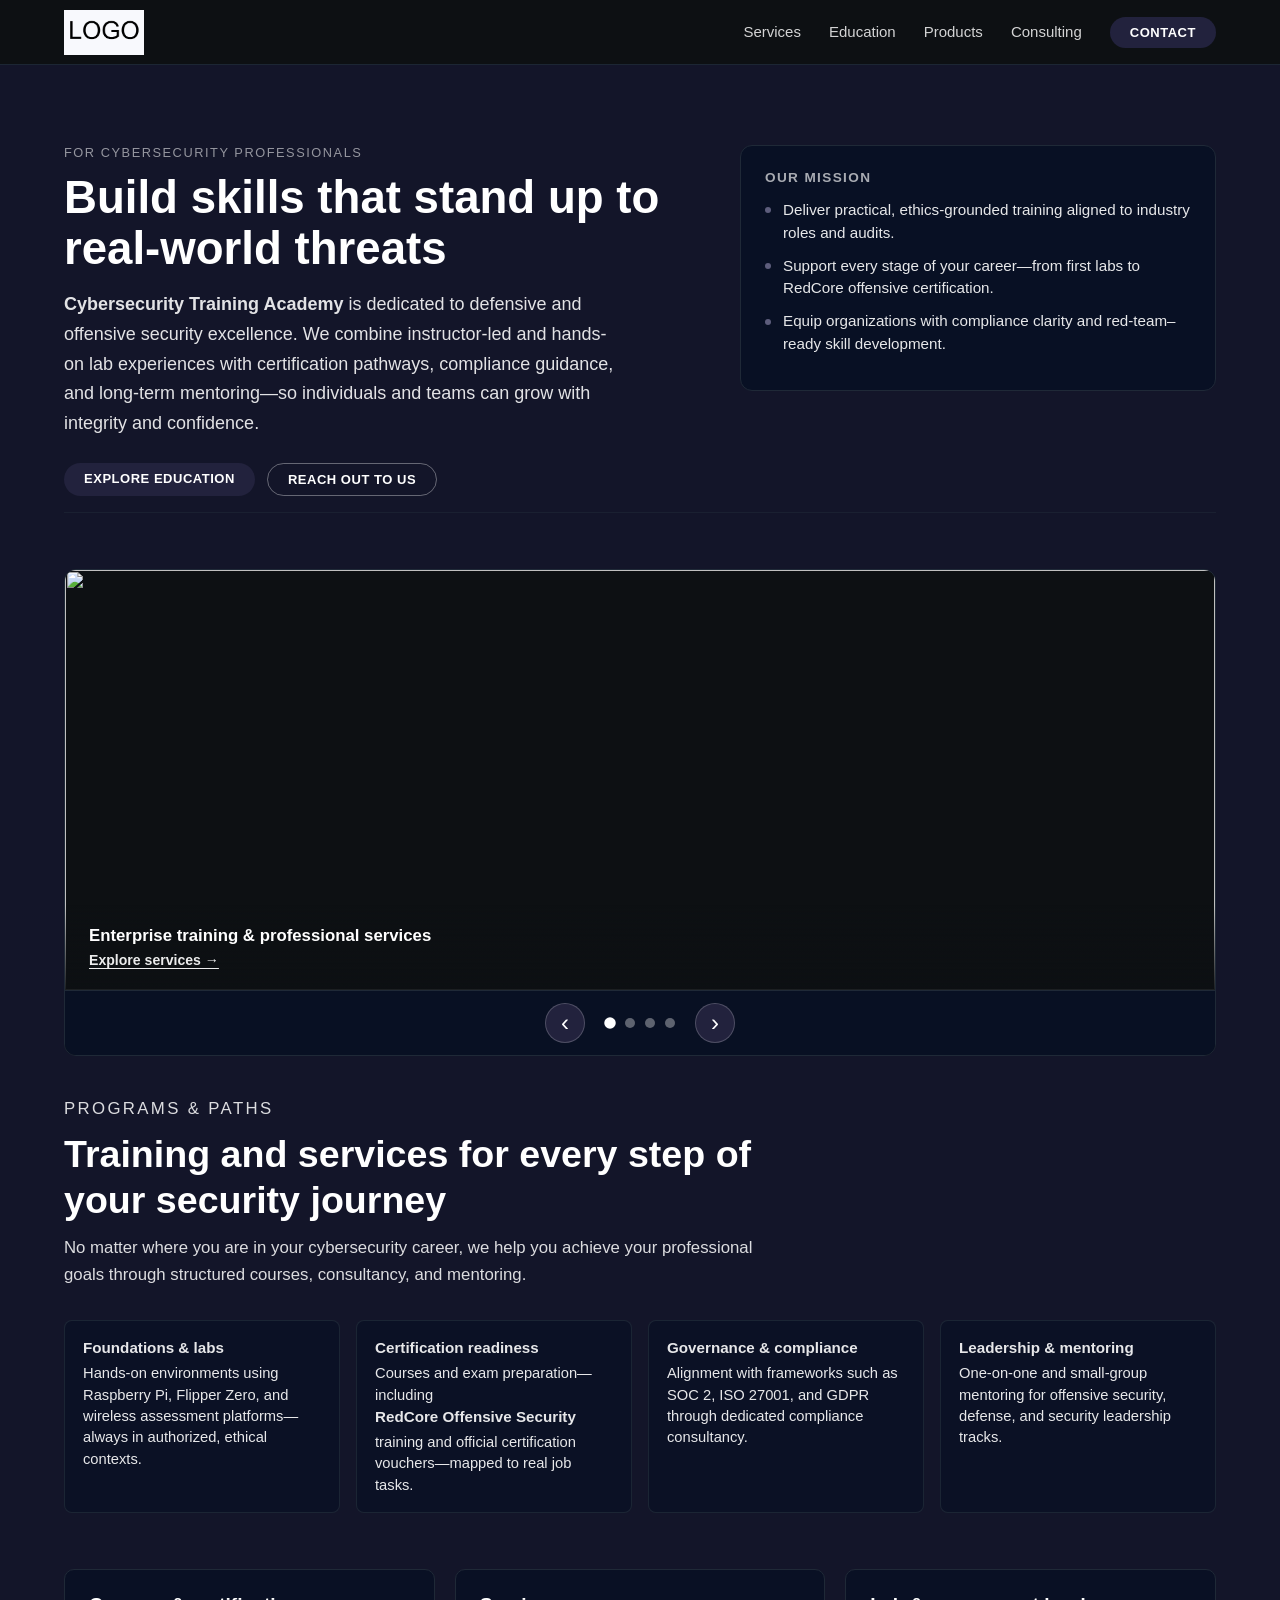
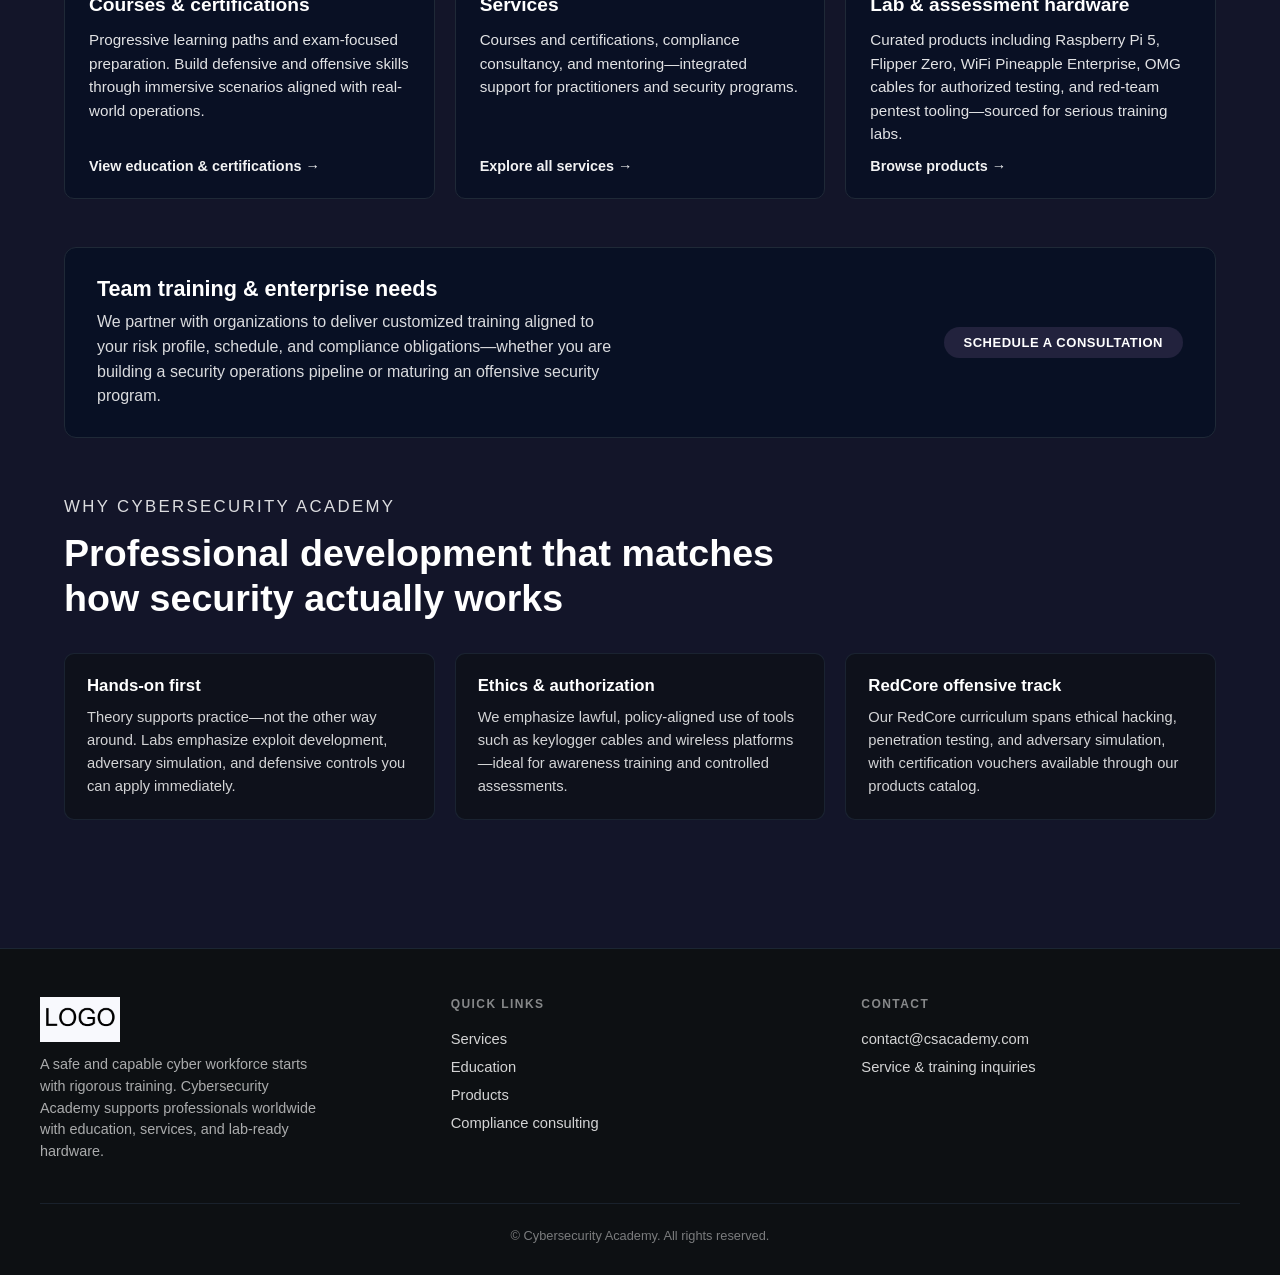
==== commit 0695640f: "polishing 2" ====
--- a/index.html
+++ b/index.html
@@ -28,6 +28,28 @@
     </header>
 
     <main id="main" class="site-main">
+        
+        <section class="hero" aria-labelledby="hero-heading">
+            <div>
+                <p class="hero__eyebrow">For cybersecurity professionals</p>
+                <h1 id="hero-heading" class="hero__title">Build skills that stand up to real-world threats</h1>
+                <p class="hero__lead">
+                    <strong>Cybersecurity Training Academy</strong> is dedicated to defensive and offensive security excellence. We combine instructor-led and hands-on lab experiences with certification pathways, compliance guidance, and long-term mentoring—so individuals and teams can grow with integrity and confidence.
+                </p>
+                <div class="hero__actions">
+                    <a href="education.html" class="btn">Explore education</a>
+                    <a href="services.html#contact" class="btn btn--ghost">Reach out to us</a>
+                </div>
+            </div>
+            <aside class="hero__panel" aria-labelledby="mission-title">
+                <h2 id="mission-title" class="hero__panel-title">Our mission</h2>
+                <ul class="hero__panel-list">
+                    <li>Deliver practical, ethics-grounded training aligned to industry roles and audits.</li>
+                    <li>Support every stage of your career—from first labs to RedCore offensive certification.</li>
+                    <li>Equip organizations with compliance clarity and red-team–ready skill development.</li>
+                </ul>
+            </aside>
+        </section>
         <section class="home-carousel" data-home-carousel tabindex="0" aria-roledescription="carousel" aria-label="Featured highlights">
             <div class="home-carousel__viewport">
                 <ul class="home-carousel__track" id="home-carousel-track">
@@ -106,27 +128,6 @@
             </div>
         </section>
 
-        <section class="hero" aria-labelledby="hero-heading">
-            <div>
-                <p class="hero__eyebrow">For cybersecurity professionals</p>
-                <h1 id="hero-heading" class="hero__title">Build skills that stand up to real-world threats</h1>
-                <p class="hero__lead">
-                    <strong>Cybersecurity Training Academy</strong> is dedicated to defensive and offensive security excellence. We combine instructor-led and hands-on lab experiences with certification pathways, compliance guidance, and long-term mentoring—so individuals and teams can grow with integrity and confidence.
-                </p>
-                <div class="hero__actions">
-                    <a href="education.html" class="btn">Explore education</a>
-                    <a href="services.html#contact" class="btn btn--ghost">Talk to us</a>
-                </div>
-            </div>
-            <aside class="hero__panel" aria-labelledby="mission-title">
-                <h2 id="mission-title" class="hero__panel-title">Our mission</h2>
-                <ul class="hero__panel-list">
-                    <li>Deliver practical, ethics-grounded training aligned to industry roles and audits.</li>
-                    <li>Support every stage of your career—from first labs to RedCore offensive certification.</li>
-                    <li>Equip organizations with compliance clarity and red-team–ready skill development.</li>
-                </ul>
-            </aside>
-        </section>
 
         <section class="pathways" aria-labelledby="pathways-heading">
             <div class="section-head">
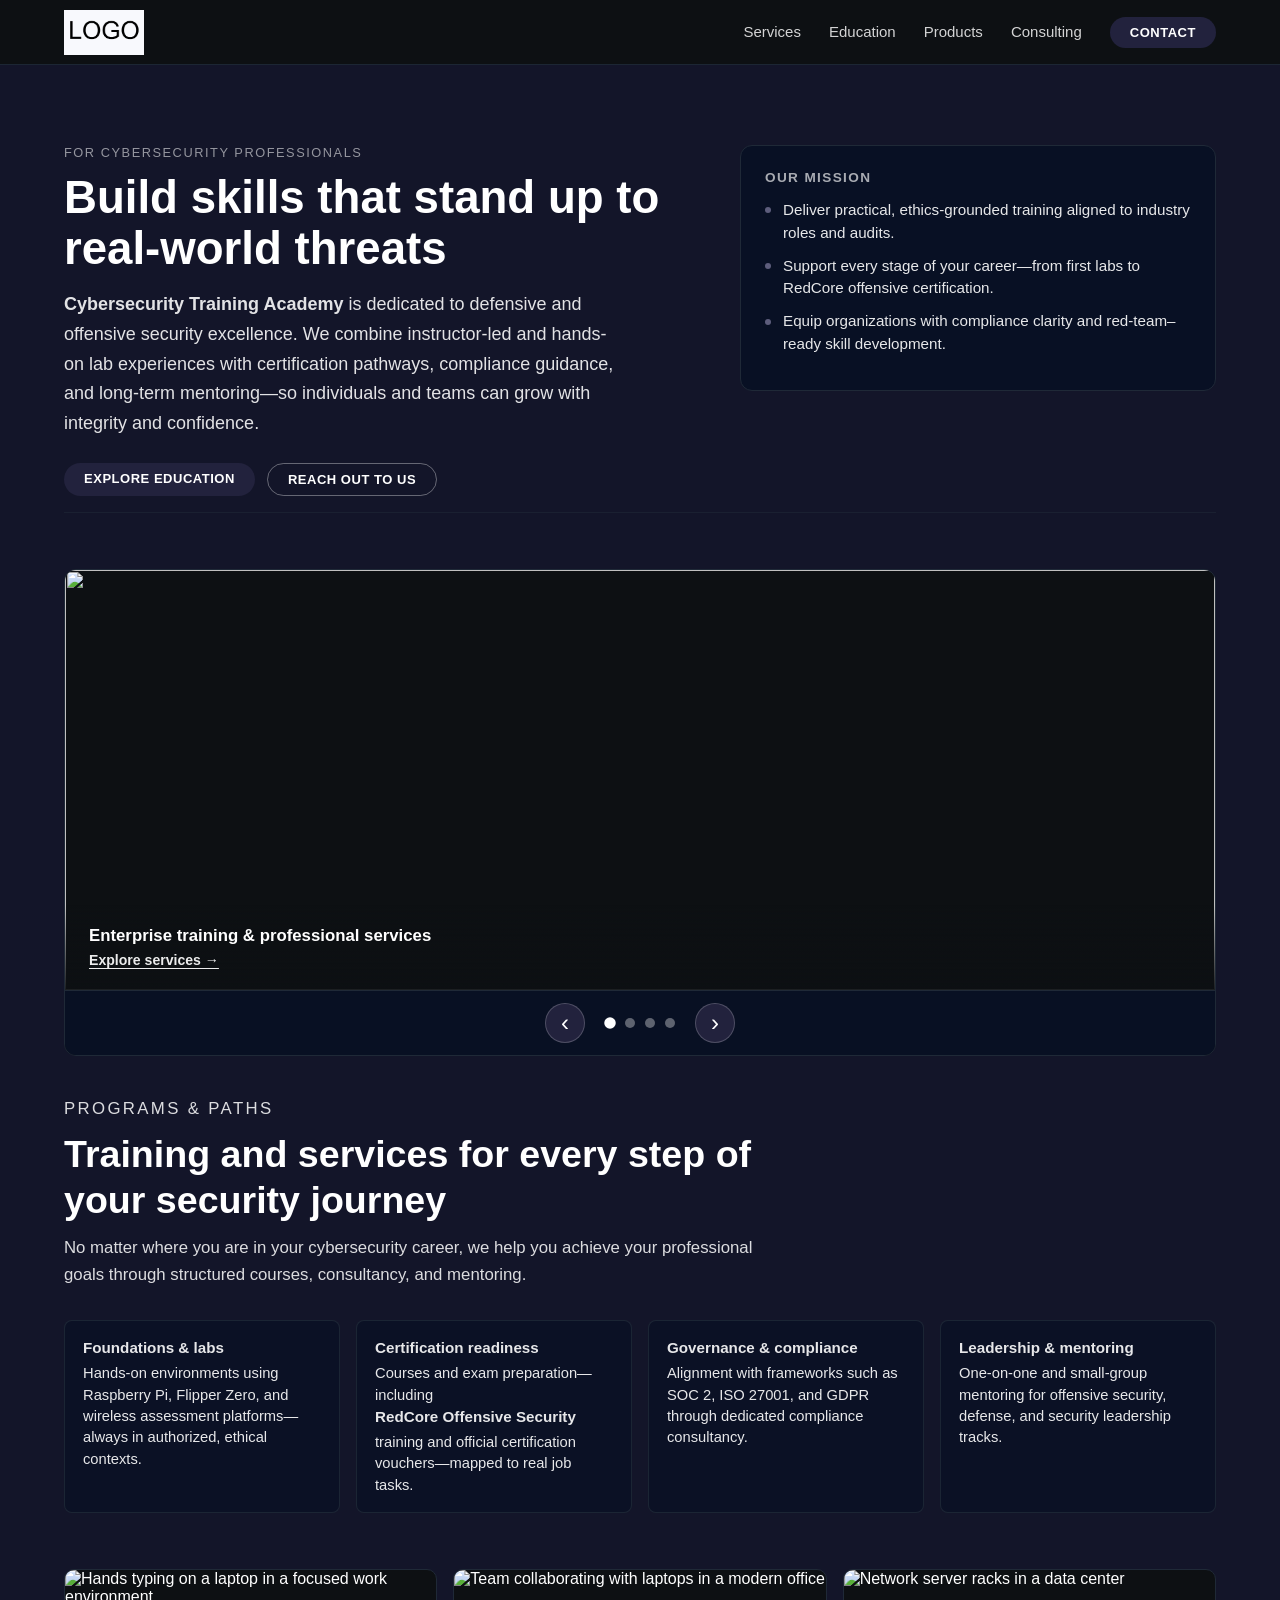
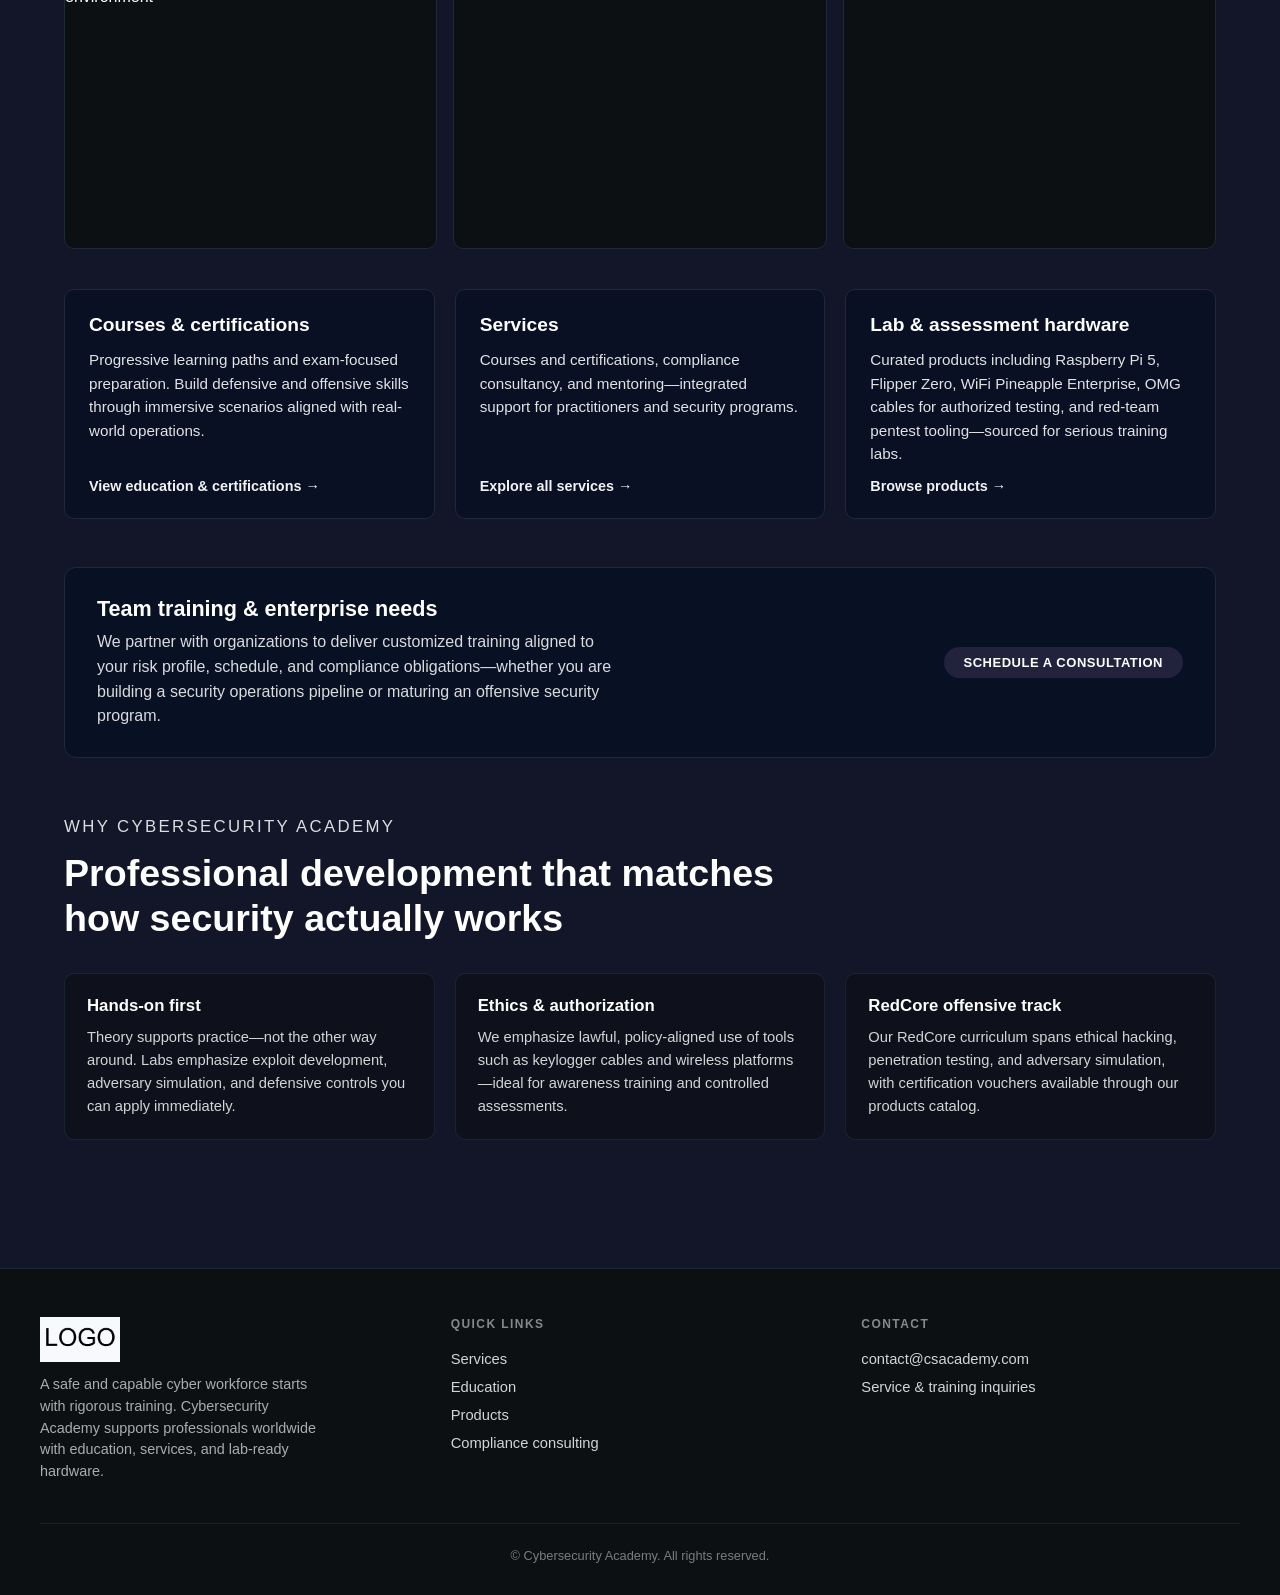
==== commit 45ccfcb1: "yepyepepyepeypyep" ====
--- a/index.html
+++ b/index.html
@@ -4,7 +4,7 @@
     <meta charset="UTF-8">
     <meta name="viewport" content="width=device-width, initial-scale=1.0">
     <meta name="description" content="Cybersecurity Academy — hands-on training, certifications, compliance consultancy, mentoring, and lab hardware for security professionals.">
-    <link rel="stylesheet" href="style.css">
+    <link rel="stylesheet" href="/css/style.css">
     <title>Cybersecurity Academy | Training & Certification</title>
 </head>
 <body>
@@ -13,7 +13,7 @@
     <header class="site-header">
         <div class="site-header__inner">
             <a href="index.html" class="logo">
-                <img class="logo__image" src="images/logo.webp" alt="Cybersecurity Academy">
+                <img class="logo__image" src="/images/logo.webp" alt="Cybersecurity Academy">
             </a>
             <nav class="nav" aria-label="Primary">
                 <ul class="nav__list">
@@ -155,6 +155,18 @@
             </div>
         </section>
 
+        <section class="media-strip" aria-label="Training and operations imagery">
+            <div class="media-strip__item">
+                <img src="https://images.unsplash.com/photo-1544197150-b99a580bb7a8?auto=format&fit=crop&w=800&q=80" alt="Hands typing on a laptop in a focused work environment" width="800" height="600" loading="lazy">
+            </div>
+            <div class="media-strip__item">
+                <img src="https://images.unsplash.com/photo-1504384308090-c894fdcc538d?auto=format&fit=crop&w=800&q=80" alt="Team collaborating with laptops in a modern office" width="800" height="600" loading="lazy">
+            </div>
+            <div class="media-strip__item">
+                <img src="https://images.unsplash.com/photo-1558494949-ef010cbdcc31?auto=format&fit=crop&w=800&q=80" alt="Network server racks in a data center" width="800" height="600" loading="lazy">
+            </div>
+        </section>
+
         <section class="cards-grid" aria-label="Featured offerings">
             <article class="card">
                 <h2>Courses &amp; certifications</h2>
@@ -206,7 +218,7 @@
     <footer class="site-footer">
         <div class="site-footer__inner">
             <div class="site-footer__brand">
-                <a href="index.html"><img class="logo__image" src="images/logo.webp" alt="Cybersecurity Academy"></a>
+                <a href="index.html"><img class="logo__image" src="/images/logo.webp" alt="Cybersecurity Academy"></a>
                 <p>A safe and capable cyber workforce starts with rigorous training. Cybersecurity Academy supports professionals worldwide with education, services, and lab-ready hardware.</p>
             </div>
             <div>
--- a/css/style.css
+++ b/css/style.css
@@ -0,0 +1,882 @@
+/* Cybersecurity Academy — layout inspired by professional cert org patterns (e.g. isc2.org); color scheme unchanged */
+
+*,
+*::before,
+*::after {
+    margin: 0;
+    padding: 0;
+    box-sizing: border-box;
+}
+
+html {
+    scroll-behavior: smooth;
+}
+
+body {
+    font-family: "Segoe UI", sans-serif;
+    background-color: #131529;
+    color: #fff;
+    padding-top: 0;
+    min-height: 100vh;
+}
+
+a {
+    text-decoration: none;
+    color: inherit;
+}
+
+ul {
+    list-style: none;
+}
+
+img {
+    max-width: 100%;
+    height: auto;
+    display: block;
+}
+
+/* Skip link */
+.skip-link {
+    position: absolute;
+    left: -9999px;
+    z-index: 10000;
+    padding: 0.75rem 1rem;
+    background: rgb(34, 34, 61);
+    color: #fff;
+}
+
+.skip-link:focus {
+    left: 1rem;
+    top: 1rem;
+}
+
+/* ——— Header ——— */
+.site-header {
+    background-color: rgb(13, 16, 19);
+    position: sticky;
+    top: 0;
+    z-index: 1000;
+    border-bottom: 1px solid rgba(31, 41, 55, 0.9);
+}
+
+.site-header__inner {
+    max-width: 1200px;
+    margin: 0 auto;
+    padding: 0 24px;
+    min-height: 64px;
+    display: flex;
+    align-items: center;
+    justify-content: space-between;
+    gap: 24px;
+    flex-wrap: wrap;
+}
+
+.logo__image {
+    max-width: 80px;
+    max-height: 56px;
+    width: auto;
+    object-fit: contain;
+}
+
+.nav__list {
+    display: flex;
+    align-items: center;
+    flex-wrap: wrap;
+    column-gap: 28px;
+    row-gap: 8px;
+}
+
+.nav__link {
+    color: rgba(255, 255, 255, 0.82);
+    font-size: 15px;
+    transition: color 0.2s ease;
+}
+
+.nav__link:hover,
+.nav__link:focus {
+    color: #fff;
+}
+
+.nav__link[aria-current="page"] {
+    color: #fff;
+    font-weight: 600;
+}
+
+.btn {
+    display: inline-block;
+    color: #fff;
+    background-color: rgb(34, 34, 61);
+    padding: 8px 20px;
+    border-radius: 999px;
+    text-transform: uppercase;
+    font-size: 13px;
+    font-weight: 600;
+    letter-spacing: 0.04em;
+    transition: background 0.2s ease, transform 0.15s ease;
+    border: none;
+    cursor: pointer;
+    font-family: inherit;
+}
+
+.btn:hover {
+    background-color: rgb(59, 59, 80);
+}
+
+.btn--ghost {
+    background: transparent;
+    border: 1px solid rgba(255, 255, 255, 0.35);
+}
+
+.btn--ghost:hover {
+    background: rgba(255, 255, 255, 0.08);
+}
+
+/* ——— Homepage image carousel (stock photography) ——— */
+.home-carousel {
+    --carousel-count: 4;
+    position: relative;
+    margin-bottom: 40px;
+    border-radius: 12px;
+    overflow: hidden;
+    border: 1px solid #1f2937;
+    background: rgb(13, 16, 19);
+}
+
+.home-carousel:focus-visible {
+    outline: 2px solid rgba(255, 255, 255, 0.45);
+    outline-offset: 2px;
+}
+
+.home-carousel__viewport {
+    overflow: hidden;
+    width: 100%;
+    aspect-ratio: 21 / 9;
+    max-height: 420px;
+    min-height: 200px;
+}
+
+@media (max-width: 650px) {
+    .home-carousel__viewport {
+        aspect-ratio: 16 / 10;
+        max-height: 300px;
+    }
+}
+
+/* Track width = N × viewport width so each slide is exactly 100% of viewport; fixes gap / black bar */
+.home-carousel__track {
+    display: flex;
+    width: calc(100% * var(--carousel-count));
+    height: 100%;
+    transition: transform 0.55s ease;
+    list-style: none;
+    margin: 0;
+    padding: 0;
+    will-change: transform;
+}
+
+@media (prefers-reduced-motion: reduce) {
+    .home-carousel__track {
+        transition: none;
+    }
+}
+
+.home-carousel__slide {
+    position: relative;
+    flex: 0 0 calc(100% / var(--carousel-count));
+    width: calc(100% / var(--carousel-count));
+    min-width: 0;
+    height: 100%;
+    min-height: 200px;
+}
+
+/* PNG product shots: center without cropping; subtle backdrop so no harsh bars */
+.home-carousel__slide--product {
+    background: radial-gradient(ellipse 80% 70% at 50% 45%, rgba(45, 52, 72, 0.95) 0%, rgb(13, 16, 19) 100%);
+}
+
+.home-carousel__slide--product .home-carousel__link img {
+    object-fit: contain;
+    padding: 12px 28px 32px;
+}
+
+.home-carousel__link {
+    display: block;
+    position: relative;
+    height: 100%;
+    min-height: inherit;
+    color: inherit;
+    outline: none;
+}
+
+.home-carousel__link:focus-visible {
+    box-shadow: inset 0 0 0 3px rgba(255, 255, 255, 0.65);
+    border-radius: 2px;
+}
+
+.home-carousel__slide img {
+    width: 100%;
+    height: 100%;
+    object-fit: cover;
+    object-position: center;
+    display: block;
+}
+
+.home-carousel__overlay {
+    position: absolute;
+    left: 0;
+    right: 0;
+    bottom: 0;
+    padding: 20px 24px 22px;
+    background: linear-gradient(transparent, rgba(13, 16, 19, 0.92));
+    pointer-events: none;
+}
+
+.home-carousel__caption {
+    font-size: 1.05rem;
+    font-weight: 600;
+    max-width: 560px;
+    line-height: 1.35;
+    margin: 0 0 4px;
+}
+
+.home-carousel__cta {
+    display: block;
+    font-size: 0.88rem;
+    font-weight: 600;
+    opacity: 0.92;
+    text-decoration: underline;
+    text-underline-offset: 3px;
+}
+
+.home-carousel__chrome {
+    display: flex;
+    align-items: center;
+    justify-content: center;
+    gap: 20px;
+    padding: 12px 16px;
+    background: rgba(8, 16, 36, 0.95);
+    border-top: 1px solid #1f2937;
+}
+
+.home-carousel__arrow {
+    flex-shrink: 0;
+    width: 40px;
+    height: 40px;
+    border-radius: 999px;
+    border: 1px solid rgba(255, 255, 255, 0.2);
+    background: rgb(34, 34, 61);
+    color: #fff;
+    font-size: 1.5rem;
+    line-height: 1;
+    cursor: pointer;
+    display: flex;
+    align-items: center;
+    justify-content: center;
+    transition: background 0.2s ease;
+    font-family: inherit;
+}
+
+.home-carousel__arrow:hover {
+    background: rgb(59, 59, 80);
+}
+
+.home-carousel__arrow:focus-visible {
+    outline: 2px solid rgba(255, 255, 255, 0.5);
+    outline-offset: 2px;
+}
+
+.home-carousel__dots {
+    display: flex;
+    align-items: center;
+    gap: 10px;
+}
+
+.home-carousel__dot {
+    width: 10px;
+    height: 10px;
+    border-radius: 50%;
+    border: none;
+    background: rgba(255, 255, 255, 0.35);
+    cursor: pointer;
+    padding: 0;
+    transition: background 0.2s ease, transform 0.2s ease;
+}
+
+.home-carousel__dot[aria-selected="true"] {
+    background: #fff;
+    transform: scale(1.15);
+}
+
+.home-carousel__dot:focus-visible {
+    outline: 2px solid rgba(255, 255, 255, 0.55);
+    outline-offset: 3px;
+}
+
+.visually-hidden {
+    position: absolute;
+    width: 1px;
+    height: 1px;
+    padding: 0;
+    margin: -1px;
+    overflow: hidden;
+    clip: rect(0, 0, 0, 0);
+    white-space: nowrap;
+    border: 0;
+}
+
+/* ——— Shell ——— */
+.site-main {
+    max-width: 1200px;
+    margin: 0 auto;
+    padding: 48px 24px 80px;
+}
+
+.site-main--narrow {
+    max-width: 880px;
+}
+
+.section-label {
+    font-size: 0.75rem;
+    text-transform: uppercase;
+    letter-spacing: 0.14em;
+    color: rgba(255, 255, 255, 0.55);
+    margin-bottom: 10px;
+}
+
+.section-head {
+    margin-bottom: 32px;
+    max-width: 720px;
+}
+
+.section-head h1,
+.section-head h2 {
+    font-size: clamp(1.75rem, 4vw, 2.35rem);
+    font-weight: 700;
+    line-height: 1.2;
+    margin-bottom: 12px;
+}
+
+.section-head p {
+    color: rgba(255, 255, 255, 0.85);
+    line-height: 1.6;
+    font-size: 1.05rem;
+}
+
+/* ——— Hero (home) ——— */
+.hero {
+    display: grid;
+    grid-template-columns: 1fr;
+    gap: 32px;
+    margin-bottom: 56px;
+    padding: 32px 0 8px;
+    border-bottom: 1px solid rgba(31, 41, 55, 0.6);
+}
+
+@media (min-width: 900px) {
+    .hero {
+        grid-template-columns: 1.15fr 0.85fr;
+        align-items: start;
+    }
+}
+
+.hero__eyebrow {
+    font-size: 0.8rem;
+    text-transform: uppercase;
+    letter-spacing: 0.12em;
+    color: rgba(255, 255, 255, 0.55);
+    margin-bottom: 12px;
+}
+
+.hero__title {
+    font-size: clamp(2rem, 5vw, 2.85rem);
+    font-weight: 700;
+    line-height: 1.12;
+    margin-bottom: 16px;
+}
+
+.hero__lead {
+    font-size: 1.125rem;
+    line-height: 1.65;
+    color: rgba(255, 255, 255, 0.88);
+    margin-bottom: 24px;
+    max-width: 560px;
+}
+
+.hero__actions {
+    display: flex;
+    flex-wrap: wrap;
+    gap: 12px;
+    margin-bottom: 8px;
+}
+
+.hero__panel {
+    background: rgba(8, 16, 36, 0.92);
+    border: 1px solid #1f2937;
+    border-radius: 12px;
+    padding: 24px;
+}
+
+.hero__panel-title {
+    font-size: 0.85rem;
+    text-transform: uppercase;
+    letter-spacing: 0.1em;
+    color: rgba(255, 255, 255, 0.65);
+    margin-bottom: 14px;
+}
+
+.hero__panel-list li {
+    position: relative;
+    padding-left: 18px;
+    margin-bottom: 10px;
+    line-height: 1.5;
+    color: rgba(255, 255, 255, 0.9);
+    font-size: 0.95rem;
+}
+
+.hero__panel-list li::before {
+    content: "";
+    position: absolute;
+    left: 0;
+    top: 0.55em;
+    width: 6px;
+    height: 6px;
+    border-radius: 50%;
+    background: rgb(93, 93, 124);
+}
+
+/* ——— Card grids ——— */
+.cards-grid {
+    display: grid;
+    grid-template-columns: repeat(auto-fit, minmax(280px, 1fr));
+    gap: 20px;
+    margin-bottom: 48px;
+}
+
+.card {
+    background: rgba(8, 16, 36, 0.85);
+    border: 1px solid #1f2937;
+    border-radius: 10px;
+    padding: 24px;
+    display: flex;
+    flex-direction: column;
+    gap: 12px;
+}
+
+.card h2,
+.card h3 {
+    font-size: 1.2rem;
+    font-weight: 600;
+}
+
+.card p {
+    color: rgba(255, 255, 255, 0.88);
+    line-height: 1.55;
+    font-size: 0.95rem;
+    flex-grow: 1;
+}
+
+.card__link {
+    font-weight: 600;
+    font-size: 0.9rem;
+    color: rgba(255, 255, 255, 0.95);
+    margin-top: auto;
+    align-self: flex-start;
+}
+
+.card__link:hover {
+    text-decoration: underline;
+    text-underline-offset: 3px;
+}
+
+.card__note {
+    font-size: 0.9rem;
+    color: rgba(255, 255, 255, 0.75);
+    line-height: 1.5;
+}
+
+/* Pathways / pillars section */
+.pathways {
+    margin-bottom: 56px;
+}
+
+.pathways__grid {
+    display: grid;
+    grid-template-columns: repeat(auto-fit, minmax(200px, 1fr));
+    gap: 16px;
+}
+
+.pathways__item {
+    background: rgba(8, 16, 36, 0.65);
+    border: 1px solid rgba(31, 41, 55, 0.9);
+    border-radius: 8px;
+    padding: 16px 18px;
+    font-size: 0.92rem;
+    line-height: 1.45;
+    color: rgba(255, 255, 255, 0.9);
+}
+
+.pathways__item strong {
+    display: block;
+    margin-bottom: 4px;
+    font-size: 0.95rem;
+}
+
+/* Promo strip */
+.promo-strip {
+    background: rgba(8, 16, 36, 0.95);
+    border: 1px solid #1f2937;
+    border-radius: 12px;
+    padding: 28px 32px;
+    margin-bottom: 56px;
+    display: flex;
+    flex-wrap: wrap;
+    align-items: center;
+    justify-content: space-between;
+    gap: 20px;
+}
+
+.promo-strip__text h2 {
+    font-size: 1.35rem;
+    margin-bottom: 8px;
+}
+
+.promo-strip__text p {
+    color: rgba(255, 255, 255, 0.85);
+    max-width: 520px;
+    line-height: 1.55;
+}
+
+/* Insights / secondary band */
+.insights {
+    margin-bottom: 48px;
+}
+
+.insights__grid {
+    display: grid;
+    grid-template-columns: repeat(auto-fit, minmax(260px, 1fr));
+    gap: 20px;
+}
+
+.insights__card {
+    background: rgba(13, 16, 19, 0.6);
+    border: 1px solid rgba(31, 41, 55, 0.8);
+    border-radius: 10px;
+    padding: 22px;
+}
+
+.insights__card h3 {
+    font-size: 1.05rem;
+    margin-bottom: 10px;
+}
+
+.insights__card p {
+    font-size: 0.92rem;
+    line-height: 1.55;
+    color: rgba(255, 255, 255, 0.82);
+}
+
+/* Contact panel */
+.contact-panel {
+    background: rgba(8, 16, 36, 0.92);
+    border: 1px solid #1f2937;
+    border-radius: 12px;
+    padding: 28px;
+    margin-top: 32px;
+}
+
+.contact-panel h2 {
+    font-size: 1.35rem;
+    margin-bottom: 12px;
+}
+
+.contact-panel p {
+    line-height: 1.6;
+    color: rgba(255, 255, 255, 0.88);
+    margin-bottom: 8px;
+}
+
+.contact-panel a:hover {
+    text-decoration: underline;
+    text-underline-offset: 3px;
+}
+
+.contact-panel--spaced {
+    margin-top: 48px;
+}
+
+/* ——— Products page ——— */
+.products-page .product-grid {
+    display: grid;
+    grid-template-columns: repeat(auto-fill, minmax(260px, 1fr));
+    gap: 24px;
+    margin-top: 8px;
+}
+
+.products-page .product-card {
+    background: rgba(8, 16, 36, 0.85);
+    border: 1px solid #1f2937;
+    border-radius: 10px;
+    padding: 20px;
+    text-align: center;
+    display: flex;
+    flex-direction: column;
+    gap: 12px;
+}
+
+.products-page .product-card h3 {
+    font-size: 1.05rem;
+    line-height: 1.35;
+}
+
+.product-paragraph {
+    text-align: left;
+    font-size: 0.92rem;
+    line-height: 1.55;
+    color: rgba(255, 255, 255, 0.88);
+    margin: 0;
+}
+
+.products-page .product-card > a:not(.product-button) {
+    font-size: 0.88rem;
+    font-weight: 600;
+    align-self: center;
+}
+
+.products-page .product-card > a:not(.product-button):hover {
+    text-decoration: underline;
+    text-underline-offset: 3px;
+}
+
+.products-page .product-card .product-image {
+    display: block;
+    margin: 8px auto 0;
+    max-width: 100%;
+    height: 180px;
+    object-fit: contain;
+    border-radius: 10px;
+}
+
+.product-button {
+    margin-top: auto;
+    height: 40px;
+    width: 100%;
+    background: rgb(34, 34, 61);
+    border-radius: 10px;
+    font-weight: 600;
+    font-size: 0.8rem;
+    letter-spacing: 0.06em;
+    text-transform: uppercase;
+    color: #fff;
+    cursor: pointer;
+    border: none;
+    font-family: inherit;
+    transition: background 0.2s ease, transform 0.15s ease;
+}
+
+.product-button:hover {
+    transform: translateY(-1px);
+    background: rgb(93, 93, 124);
+}
+
+.product-button:active {
+    transform: translateY(0);
+}
+
+/* Prose (consulting, inner pages) */
+.prose {
+    max-width: 720px;
+}
+
+.prose p {
+    margin-bottom: 16px;
+    line-height: 1.65;
+    color: rgba(255, 255, 255, 0.9);
+}
+
+.prose p:last-child {
+    margin-bottom: 0;
+}
+
+.prose h2 {
+    font-size: 1.25rem;
+    margin: 28px 0 12px;
+}
+
+/* ——— Footer ——— */
+.site-footer {
+    background-color: rgb(13, 16, 19);
+    border-top: 1px solid rgba(31, 41, 55, 0.9);
+    margin-top: auto;
+    padding: 48px 24px 32px;
+}
+
+.site-footer__inner {
+    max-width: 1200px;
+    margin: 0 auto;
+    display: grid;
+    grid-template-columns: repeat(auto-fit, minmax(200px, 1fr));
+    gap: 32px;
+}
+
+.site-footer__brand p {
+    font-size: 0.9rem;
+    color: rgba(255, 255, 255, 0.65);
+    margin-top: 12px;
+    line-height: 1.5;
+    max-width: 280px;
+}
+
+.site-footer h3 {
+    font-size: 0.75rem;
+    text-transform: uppercase;
+    letter-spacing: 0.12em;
+    color: rgba(255, 255, 255, 0.5);
+    margin-bottom: 14px;
+}
+
+.site-footer__links a {
+    display: block;
+    padding: 6px 0;
+    font-size: 0.92rem;
+    color: rgba(255, 255, 255, 0.82);
+}
+
+.site-footer__links a:hover {
+    color: #fff;
+}
+
+.site-footer__bottom {
+    max-width: 1200px;
+    margin: 40px auto 0;
+    padding-top: 24px;
+    border-top: 1px solid rgba(31, 41, 55, 0.7);
+    font-size: 0.8rem;
+    color: rgba(255, 255, 255, 0.45);
+    text-align: center;
+}
+
+/* ——— Stock imagery (inner pages) ——— */
+.page-banner {
+    width: 100%;
+    border-radius: 12px;
+    overflow: hidden;
+    border: 1px solid #1f2937;
+    margin-bottom: 32px;
+    aspect-ratio: 21 / 9;
+    max-height: 300px;
+    background: rgb(13, 16, 19);
+}
+
+.page-banner img {
+    width: 100%;
+    height: 100%;
+    object-fit: cover;
+    object-position: center;
+    display: block;
+}
+
+.media-strip {
+    display: grid;
+    grid-template-columns: repeat(3, 1fr);
+    gap: 16px;
+    margin: 0 0 40px;
+}
+
+.media-strip--2 {
+    grid-template-columns: repeat(2, 1fr);
+}
+
+.media-strip__item {
+    border-radius: 10px;
+    overflow: hidden;
+    border: 1px solid #1f2937;
+    aspect-ratio: 4 / 3;
+    background: rgb(13, 16, 19);
+}
+
+.media-strip__item img {
+    width: 100%;
+    height: 100%;
+    object-fit: cover;
+    object-position: center;
+    display: block;
+}
+
+.media-strip__caption {
+    padding: 10px 12px;
+    font-size: 0.8rem;
+    color: rgba(255, 255, 255, 0.65);
+    background: rgba(8, 16, 36, 0.9);
+    border-top: 1px solid #1f2937;
+}
+
+.figure-inline {
+    margin: 0 0 24px;
+    border-radius: 10px;
+    overflow: hidden;
+    border: 1px solid #1f2937;
+    background: rgb(13, 16, 19);
+}
+
+.figure-inline img {
+    width: 100%;
+    aspect-ratio: 16 / 9;
+    max-height: 260px;
+    object-fit: cover;
+    object-position: center;
+    display: block;
+}
+
+.figure-inline figcaption {
+    padding: 10px 14px;
+    font-size: 0.82rem;
+    color: rgba(255, 255, 255, 0.7);
+    background: rgba(8, 16, 36, 0.95);
+}
+
+.card--with-photo {
+    padding: 0;
+    overflow: hidden;
+}
+
+.card--with-photo .card__photo {
+    aspect-ratio: 16 / 10;
+    overflow: hidden;
+    background: rgb(13, 16, 19);
+}
+
+.card--with-photo .card__photo img {
+    width: 100%;
+    height: 100%;
+    object-fit: cover;
+    display: block;
+}
+
+.card--with-photo .card__body {
+    padding: 22px 24px 24px;
+    display: flex;
+    flex-direction: column;
+    gap: 12px;
+}
+
+/* Media */
+@media (max-width: 650px) {
+    .site-header__inner {
+        flex-direction: column;
+        padding: 16px 20px;
+    }
+
+    .nav__list {
+        justify-content: center;
+    }
+
+    .promo-strip {
+        flex-direction: column;
+        align-items: flex-start;
+    }
+
+    .media-strip,
+    .media-strip--2 {
+        grid-template-columns: 1fr;
+    }
+}
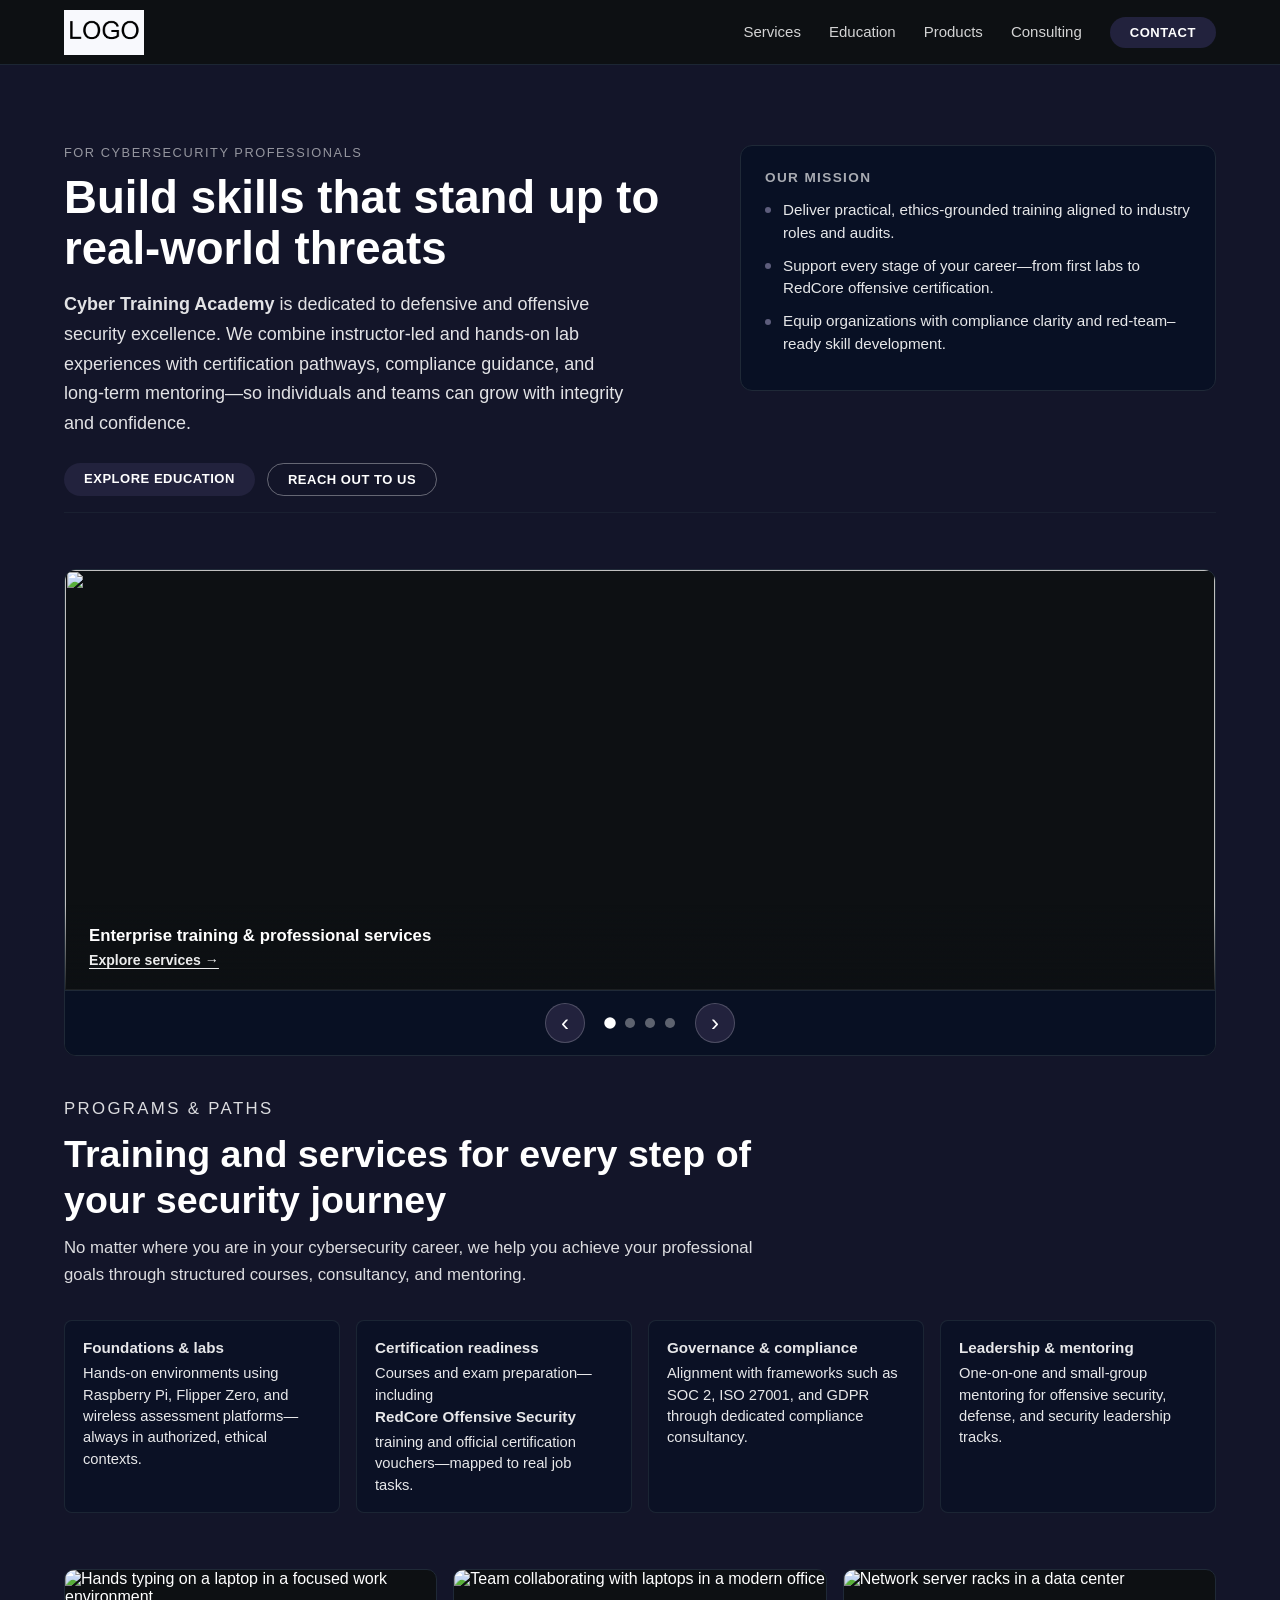
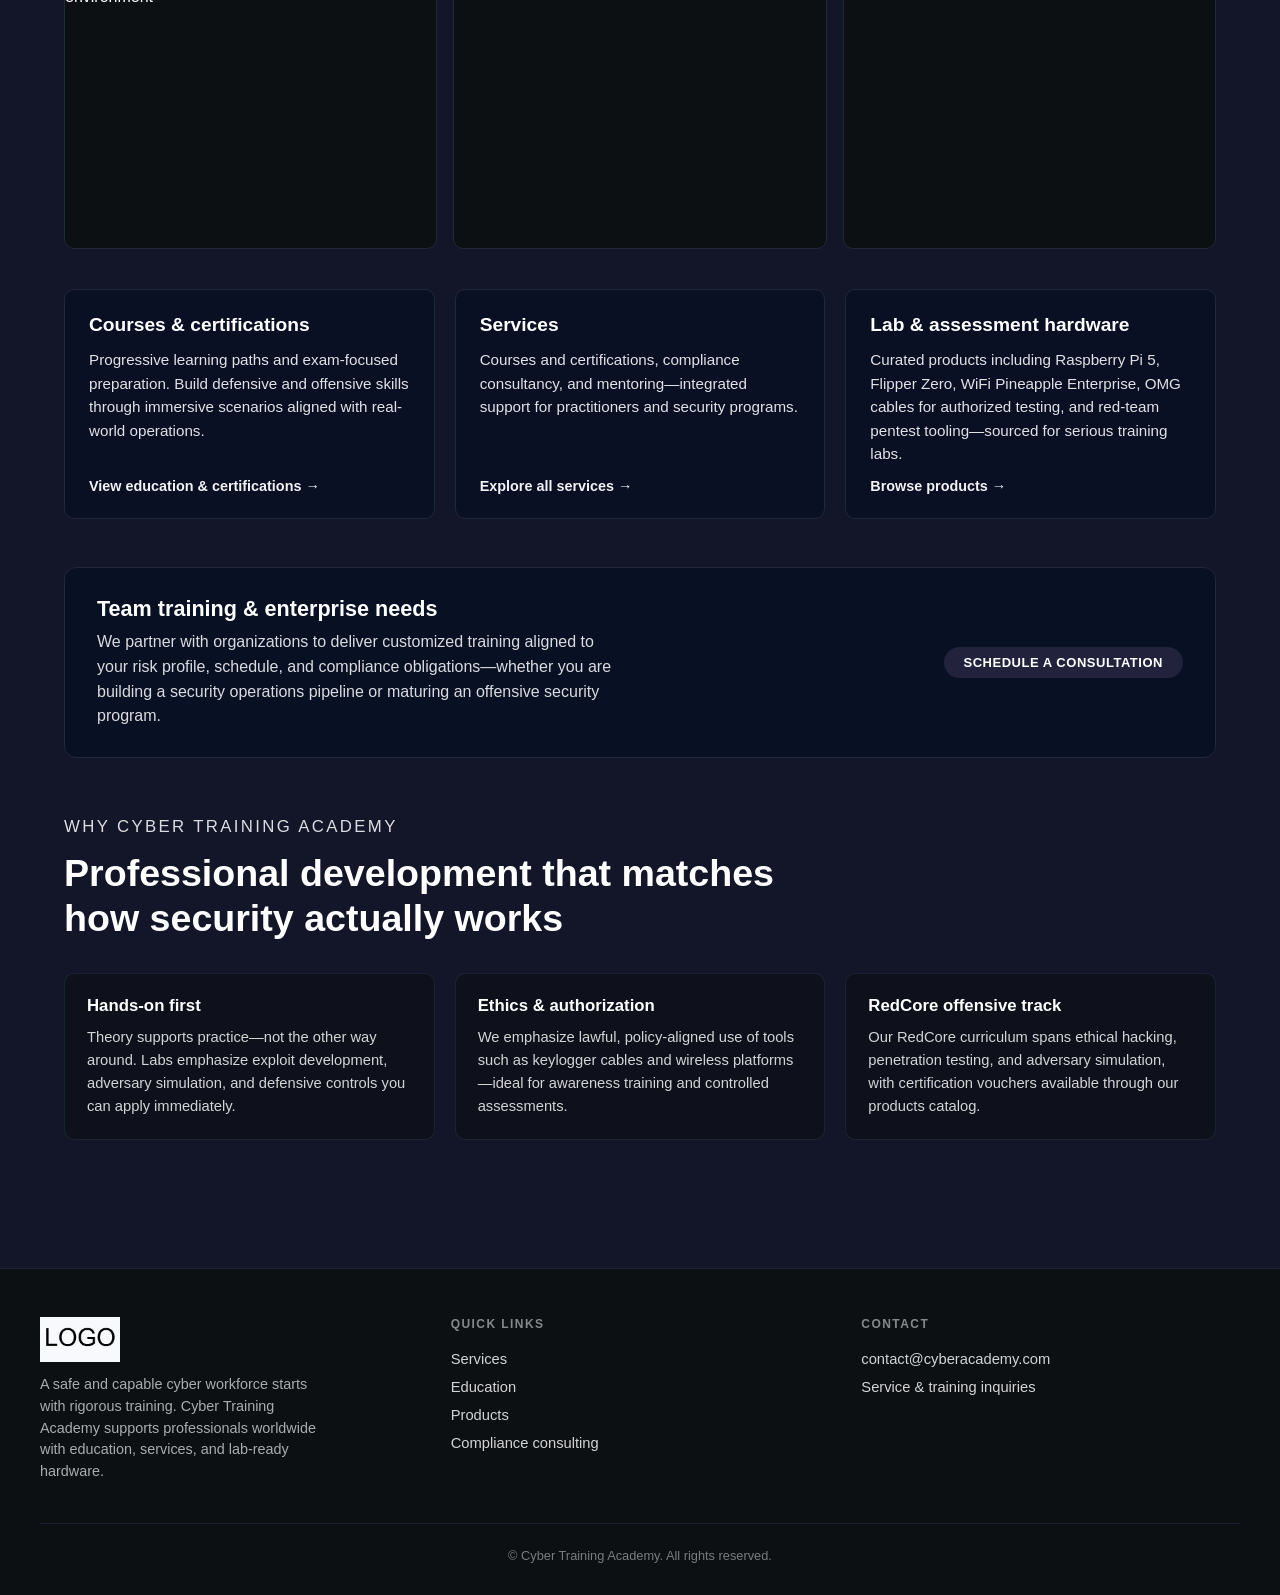
==== commit 66317199: "should be last one before deployment" ====
--- a/index.html
+++ b/index.html
@@ -3,9 +3,9 @@
 <head>
     <meta charset="UTF-8">
     <meta name="viewport" content="width=device-width, initial-scale=1.0">
-    <meta name="description" content="Cybersecurity Academy — hands-on training, certifications, compliance consultancy, mentoring, and lab hardware for security professionals.">
+    <meta name="description" content="Cyber Training Academy — hands-on training, certifications, compliance consultancy, mentoring, and lab hardware for security professionals.">
     <link rel="stylesheet" href="/css/style.css">
-    <title>Cybersecurity Academy | Training & Certification</title>
+    <title>Cyber Training Academy | Training & Certification</title>
 </head>
 <body>
     <a class="skip-link" href="#main">Skip to main content</a>
@@ -13,7 +13,7 @@
     <header class="site-header">
         <div class="site-header__inner">
             <a href="index.html" class="logo">
-                <img class="logo__image" src="/images/logo.webp" alt="Cybersecurity Academy">
+                <img class="logo__image" src="/images/logo.webp" alt="Cyber Training Academy">
             </a>
             <nav class="nav" aria-label="Primary">
                 <ul class="nav__list">
@@ -34,7 +34,7 @@
                 <p class="hero__eyebrow">For cybersecurity professionals</p>
                 <h1 id="hero-heading" class="hero__title">Build skills that stand up to real-world threats</h1>
                 <p class="hero__lead">
-                    <strong>Cybersecurity Training Academy</strong> is dedicated to defensive and offensive security excellence. We combine instructor-led and hands-on lab experiences with certification pathways, compliance guidance, and long-term mentoring—so individuals and teams can grow with integrity and confidence.
+                    <strong>Cyber Training Academy</strong> is dedicated to defensive and offensive security excellence. We combine instructor-led and hands-on lab experiences with certification pathways, compliance guidance, and long-term mentoring—so individuals and teams can grow with integrity and confidence.
                 </p>
                 <div class="hero__actions">
                     <a href="education.html" class="btn">Explore education</a>
@@ -195,7 +195,7 @@
 
         <section class="insights" aria-labelledby="insights-heading">
             <div class="section-head">
-                <p class="section-label">Why Cybersecurity Academy</p>
+                <p class="section-label">Why Cyber Training Academy</p>
                 <h2 id="insights-heading">Professional development that matches how security actually works</h2>
             </div>
             <div class="insights__grid">
@@ -218,8 +218,8 @@
     <footer class="site-footer">
         <div class="site-footer__inner">
             <div class="site-footer__brand">
-                <a href="index.html"><img class="logo__image" src="/images/logo.webp" alt="Cybersecurity Academy"></a>
-                <p>A safe and capable cyber workforce starts with rigorous training. Cybersecurity Academy supports professionals worldwide with education, services, and lab-ready hardware.</p>
+                <a href="index.html"><img class="logo__image" src="/images/logo.webp" alt="Cyber Training Academy"></a>
+                <p>A safe and capable cyber workforce starts with rigorous training. Cyber Training Academy supports professionals worldwide with education, services, and lab-ready hardware.</p>
             </div>
             <div>
                 <h3>Quick links</h3>
@@ -233,12 +233,12 @@
             <div>
                 <h3>Contact</h3>
                 <nav class="site-footer__links">
-                    <a href="mailto:contact@csacademy.com">contact@csacademy.com</a>
+                    <a href="mailto:contact@csacademy.com">contact@cyberacademy.com</a>
                     <a href="services.html#contact">Service &amp; training inquiries</a>
                 </nav>
             </div>
         </div>
-        <p class="site-footer__bottom">© Cybersecurity Academy. All rights reserved.</p>
+        <p class="site-footer__bottom">© Cyber Training Academy. All rights reserved.</p>
     </footer>
 
     <script>
--- a/css/style.css
+++ b/css/style.css
@@ -1,4 +1,4 @@
-/* Cybersecurity Academy — layout inspired by professional cert org patterns (e.g. isc2.org); color scheme unchanged */
+/* Cyber Training Academy — layout inspired by professional cert org patterns (e.g. isc2.org); color scheme unchanged */
 
 *,
 *::before,
@@ -333,6 +333,23 @@
 
 .site-main--narrow {
     max-width: 880px;
+}
+
+/* Align heading, banner, and prose to one column (banner was wider than text before) */
+.site-main--narrow .section-head {
+    max-width: none;
+}
+
+.site-main--narrow .prose {
+    max-width: none;
+}
+
+.site-main--narrow .page-banner,
+.site-main--narrow .figure-inline {
+    width: 100%;
+    margin-left: 0;
+    margin-right: 0;
+    box-sizing: border-box;
 }
 
 .section-label {
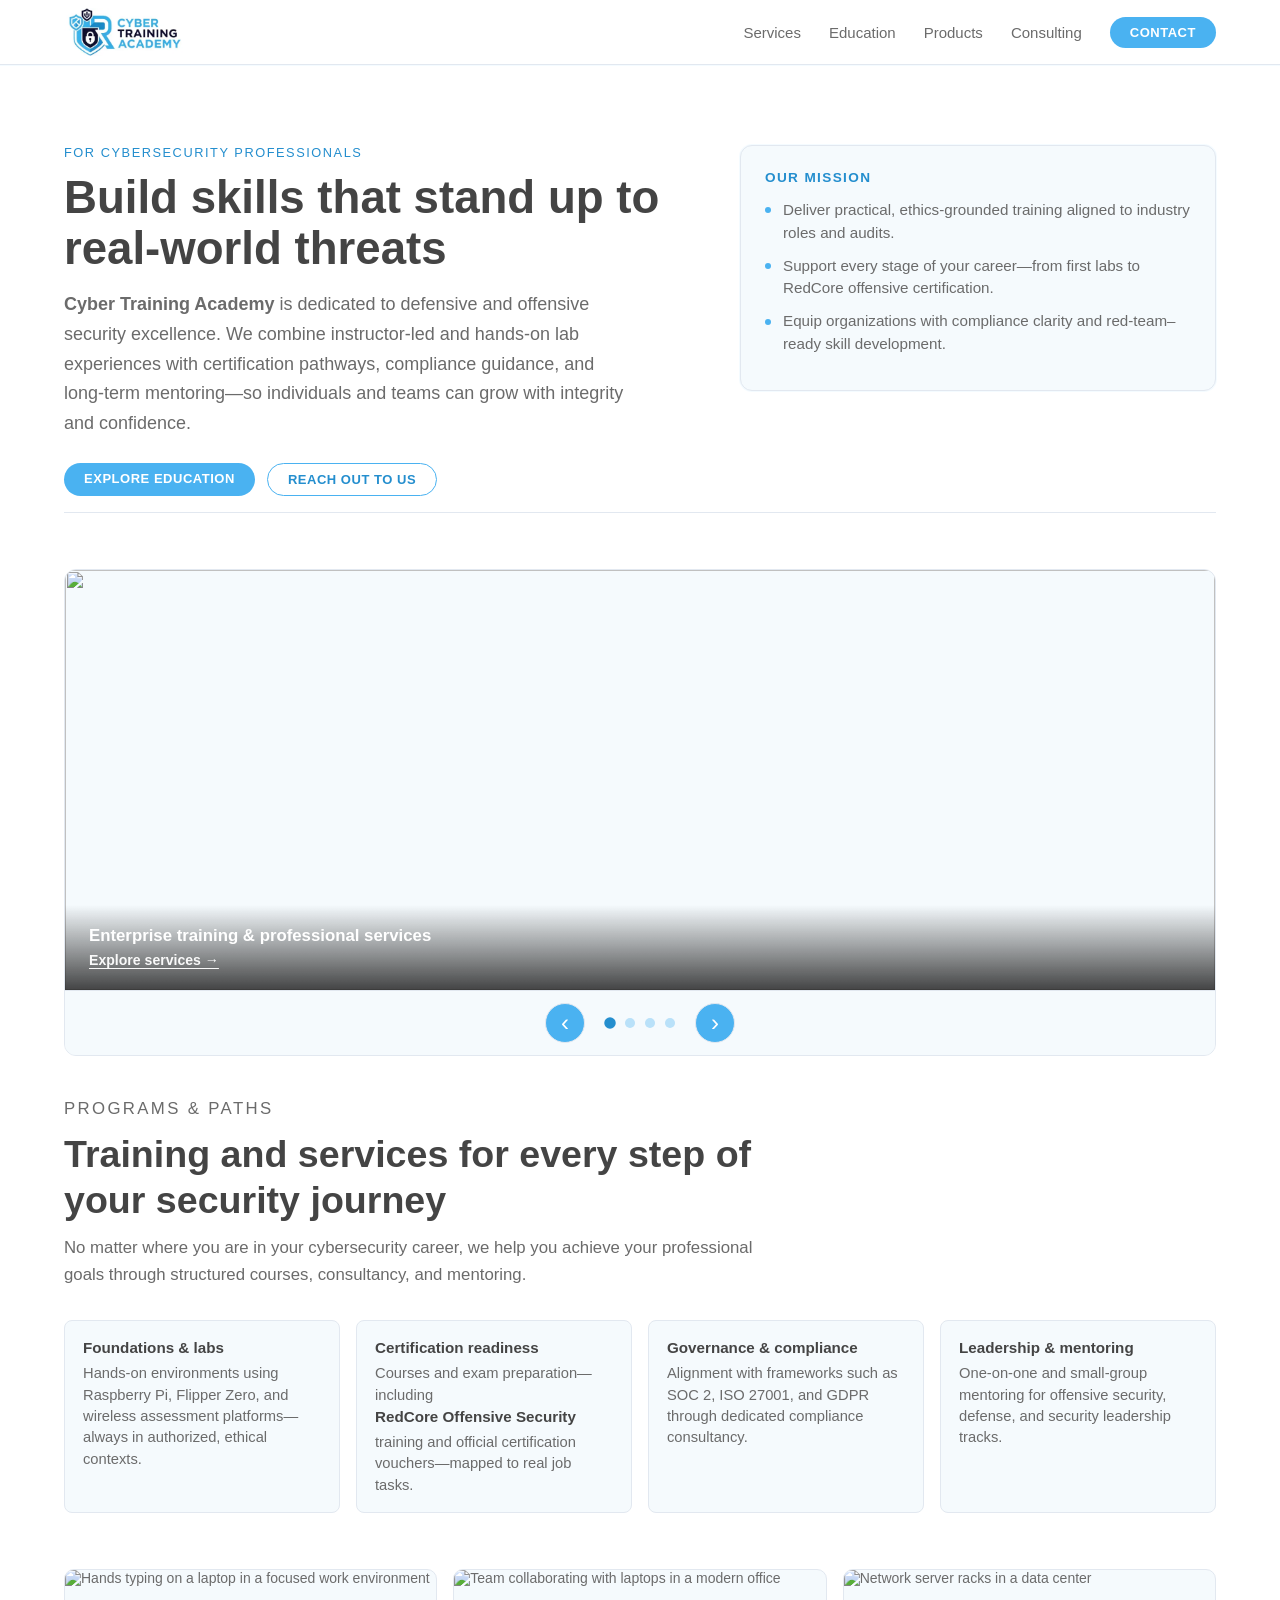
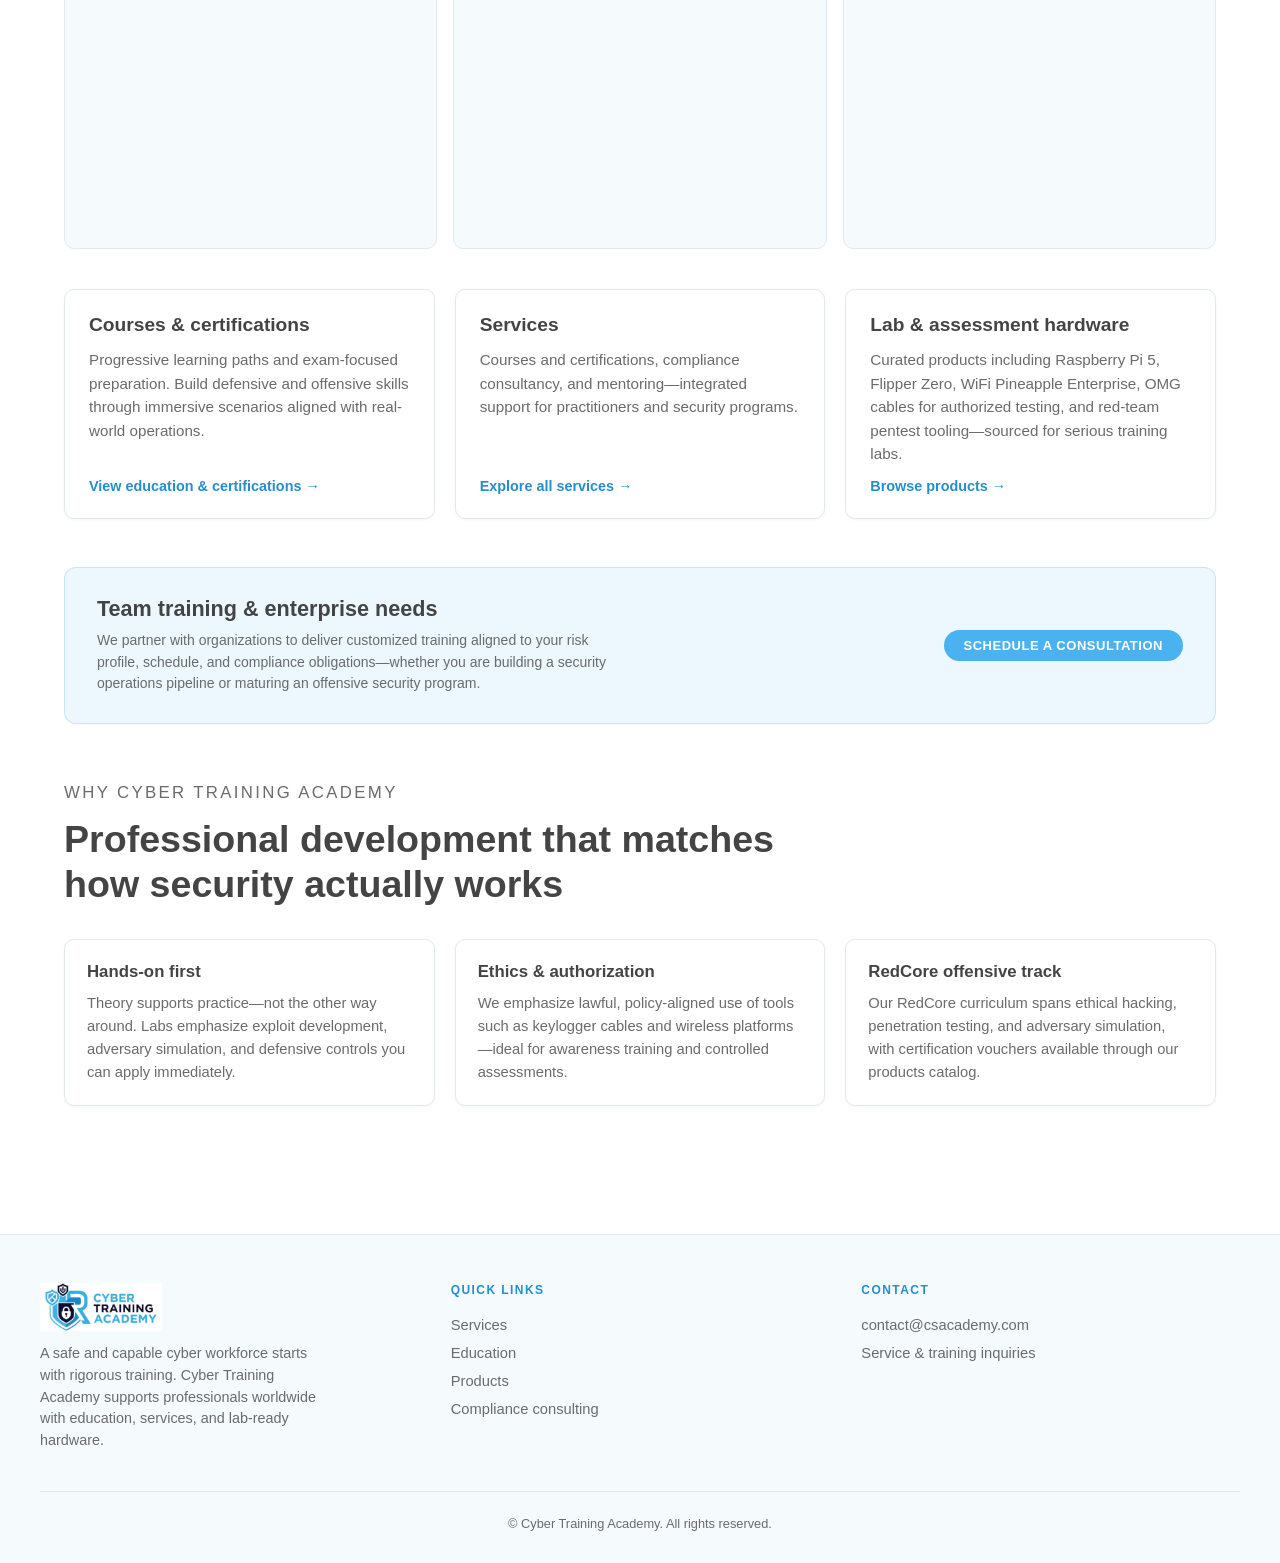
==== commit ca726fd0: "should actually be the final one" ====
--- a/index.html
+++ b/index.html
@@ -5,6 +5,7 @@
     <meta name="viewport" content="width=device-width, initial-scale=1.0">
     <meta name="description" content="Cyber Training Academy — hands-on training, certifications, compliance consultancy, mentoring, and lab hardware for security professionals.">
     <link rel="stylesheet" href="/css/style.css">
+    <link rel="icon" href="/images/logo2smallformico.ico" type="image/x-icon">
     <title>Cyber Training Academy | Training & Certification</title>
 </head>
 <body>
@@ -12,16 +13,16 @@
 
     <header class="site-header">
         <div class="site-header__inner">
-            <a href="index.html" class="logo">
-                <img class="logo__image" src="/images/logo.webp" alt="Cyber Training Academy">
+            <a href="/index.html" class="logo">
+                <img class="logo__image" src="/images/logo2dalongway.webp" alt="Cyber Training Academy">
             </a>
             <nav class="nav" aria-label="Primary">
                 <ul class="nav__list">
-                    <li><a href="services.html" class="nav__link">Services</a></li>
-                    <li><a href="education.html" class="nav__link">Education</a></li>
-                    <li><a href="products.html" class="nav__link">Products</a></li>
-                    <li><a href="consulting.html" class="nav__link">Consulting</a></li>
-                    <li><a href="services.html#contact" class="btn">Contact</a></li>
+                    <li><a href="/services.html" class="nav__link">Services</a></li>
+                    <li><a href="/education.html" class="nav__link">Education</a></li>
+                    <li><a href="/products.html" class="nav__link">Products</a></li>
+                    <li><a href="/consulting.html" class="nav__link">Consulting</a></li>
+                    <li><a href="/services.html#contact" class="btn">Contact</a></li>
                 </ul>
             </nav>
         </div>
@@ -37,8 +38,8 @@
                     <strong>Cyber Training Academy</strong> is dedicated to defensive and offensive security excellence. We combine instructor-led and hands-on lab experiences with certification pathways, compliance guidance, and long-term mentoring—so individuals and teams can grow with integrity and confidence.
                 </p>
                 <div class="hero__actions">
-                    <a href="education.html" class="btn">Explore education</a>
-                    <a href="services.html#contact" class="btn btn--ghost">Reach out to us</a>
+                    <a href="/education.html" class="btn">Explore education</a>
+                    <a href="/services.html#contact" class="btn btn--ghost">Reach out to us</a>
                 </div>
             </div>
             <aside class="hero__panel" aria-labelledby="mission-title">
@@ -54,7 +55,7 @@
             <div class="home-carousel__viewport">
                 <ul class="home-carousel__track" id="home-carousel-track">
                     <li class="home-carousel__slide" id="carousel-slide-0" aria-hidden="false">
-                        <a class="home-carousel__link" href="services.html" data-carousel-link aria-label="Enterprise training and professional services. Explore services.">
+                        <a class="home-carousel__link" href="/services.html" data-carousel-link aria-label="Enterprise training and professional services. Explore services.">
                             <img
                                 src="https://images.unsplash.com/photo-1522071820081-009f0129c71c?auto=format&fit=crop&w=1400&q=80"
                                 alt=""
@@ -69,7 +70,7 @@
                         </a>
                     </li>
                     <li class="home-carousel__slide home-carousel__slide--product" id="carousel-slide-1" aria-hidden="true">
-                        <a class="home-carousel__link" href="products.html#product-flipper" data-carousel-link aria-label="Flipper Zero lab hardware. View on the store.">
+                        <a class="home-carousel__link" href="/products.html#product-flipper" data-carousel-link aria-label="Flipper Zero lab hardware. View on the store.">
                             <img
                                 src="https://flipper.net/cdn/shop/files/product_flipper-zero_1.png?v=1765368572&width=832"
                                 alt=""
@@ -83,7 +84,7 @@
                         </a>
                     </li>
                     <li class="home-carousel__slide" id="carousel-slide-2" aria-hidden="true">
-                        <a class="home-carousel__link" href="education.html" data-carousel-link aria-label="Certifications and hands-on courses. View education and certifications.">
+                        <a class="home-carousel__link" href="/education.html" data-carousel-link aria-label="Certifications and hands-on courses. View education and certifications.">
                             <img
                                 src="https://images.unsplash.com/photo-1563986768609-322da13575f3?auto=format&fit=crop&w=1400&q=80"
                                 alt=""
@@ -97,7 +98,7 @@
                         </a>
                     </li>
                     <li class="home-carousel__slide" id="carousel-slide-3" aria-hidden="true">
-                        <a class="home-carousel__link" href="consulting.html" data-carousel-link aria-label="Compliance and audit readiness. View compliance consulting.">
+                        <a class="home-carousel__link" href="/consulting.html" data-carousel-link aria-label="Compliance and audit readiness. View compliance consulting.">
                             <img
                                 src="https://images.unsplash.com/photo-1450101499163-c8848c66ca85?auto=format&fit=crop&w=1400&q=80"
                                 alt=""
@@ -171,17 +172,17 @@
             <article class="card">
                 <h2>Courses &amp; certifications</h2>
                 <p>Progressive learning paths and exam-focused preparation. Build defensive and offensive skills through immersive scenarios aligned with real-world operations.</p>
-                <a class="card__link" href="education.html">View education &amp; certifications →</a>
+                <a class="card__link" href="/education.html">View education &amp; certifications →</a>
             </article>
             <article class="card">
                 <h2>Services</h2>
                 <p>Courses and certifications, compliance consultancy, and mentoring—integrated support for practitioners and security programs.</p>
-                <a class="card__link" href="services.html">Explore all services →</a>
+                <a class="card__link" href="/services.html">Explore all services →</a>
             </article>
             <article class="card">
                 <h2>Lab &amp; assessment hardware</h2>
                 <p>Curated products including Raspberry Pi 5, Flipper Zero, WiFi Pineapple Enterprise, OMG cables for authorized testing, and red-team pentest tooling—sourced for serious training labs.</p>
-                <a class="card__link" href="products.html">Browse products →</a>
+                <a class="card__link" href="/products.html">Browse products →</a>
             </article>
         </section>
 
@@ -190,7 +191,7 @@
                 <h2 id="promo-heading">Team training &amp; enterprise needs</h2>
                 <p>We partner with organizations to deliver customized training aligned to your risk profile, schedule, and compliance obligations—whether you are building a security operations pipeline or maturing an offensive security program.</p>
             </div>
-            <a href="services.html#contact" class="btn">Schedule a consultation</a>
+            <a href="/services.html#contact" class="btn">Schedule a consultation</a>
         </section>
 
         <section class="insights" aria-labelledby="insights-heading">
@@ -218,23 +219,23 @@
     <footer class="site-footer">
         <div class="site-footer__inner">
             <div class="site-footer__brand">
-                <a href="index.html"><img class="logo__image" src="/images/logo.webp" alt="Cyber Training Academy"></a>
+                <a href="/index.html"><img class="logo__image" src="/images/logo2dalongway.webp" alt="Cyber Training Academy"></a>
                 <p>A safe and capable cyber workforce starts with rigorous training. Cyber Training Academy supports professionals worldwide with education, services, and lab-ready hardware.</p>
             </div>
             <div>
                 <h3>Quick links</h3>
                 <nav class="site-footer__links" aria-label="Footer">
-                    <a href="services.html">Services</a>
-                    <a href="education.html">Education</a>
-                    <a href="products.html">Products</a>
-                    <a href="consulting.html">Compliance consulting</a>
+                    <a href="/services.html">Services</a>
+                    <a href="/education.html">Education</a>
+                    <a href="/products.html">Products</a>
+                    <a href="/consulting.html">Compliance consulting</a>
                 </nav>
             </div>
             <div>
                 <h3>Contact</h3>
                 <nav class="site-footer__links">
-                    <a href="mailto:contact@csacademy.com">contact@cyberacademy.com</a>
-                    <a href="services.html#contact">Service &amp; training inquiries</a>
+                    <a href="mailto:contact@csacademy.com">contact@csacademy.com</a>
+                    <a href="/services.html#contact">Service &amp; training inquiries</a>
                 </nav>
             </div>
         </div>
--- a/css/style.css
+++ b/css/style.css
@@ -1,4 +1,16 @@
-/* Cyber Training Academy — layout inspired by professional cert org patterns (e.g. isc2.org); color scheme unchanged */
+/* Cyber Training Academy — store-aligned palette (white + light blue accents) */
+
+:root {
+    --accent-blue-color: #4ab2f1;
+    --accent-blue-active-color: #248ece;
+    --gray-color: #6b6b6b;
+    --dark-gray-color: #444;
+    --error-red-color: #d51f28;
+    --success-green-color: #207d4c;
+    --border-color: #e2e8f0;
+    --surface-subtle: #f5fafd;
+    --surface-tint: rgba(74, 178, 241, 0.1);
+}
 
 *,
 *::before,
@@ -13,16 +25,30 @@
 }
 
 body {
-    font-family: "Segoe UI", sans-serif;
-    background-color: #131529;
-    color: #fff;
+    max-width: 100%;
+    overflow-x: hidden;
+    font: normal 14px Arial, Helvetica, sans-serif;
+    background-color: #fff;
+    color: var(--gray-color);
     padding-top: 0;
     min-height: 100vh;
+}
+
+h1,
+h2,
+h3 {
+    color: var(--dark-gray-color);
 }
 
 a {
     text-decoration: none;
     color: inherit;
+}
+
+.prose a,
+.contact-panel a,
+.products-page .product-card > a:not(.product-button) {
+    color: var(--accent-blue-active-color);
 }
 
 ul {
@@ -41,7 +67,7 @@
     left: -9999px;
     z-index: 10000;
     padding: 0.75rem 1rem;
-    background: rgb(34, 34, 61);
+    background: var(--accent-blue-color);
     color: #fff;
 }
 
@@ -52,11 +78,12 @@
 
 /* ——— Header ——— */
 .site-header {
-    background-color: rgb(13, 16, 19);
+    background-color: #fff;
     position: sticky;
     top: 0;
     z-index: 1000;
-    border-bottom: 1px solid rgba(31, 41, 55, 0.9);
+    border-bottom: 1px solid var(--border-color);
+    box-shadow: 0 1px 0 rgba(74, 178, 241, 0.06);
 }
 
 .site-header__inner {
@@ -72,8 +99,8 @@
 }
 
 .logo__image {
-    max-width: 80px;
-    max-height: 56px;
+    max-width: min(240px, 55vw);
+    max-height: 48px;
     width: auto;
     object-fit: contain;
 }
@@ -87,25 +114,25 @@
 }
 
 .nav__link {
-    color: rgba(255, 255, 255, 0.82);
+    color: var(--gray-color);
     font-size: 15px;
     transition: color 0.2s ease;
 }
 
 .nav__link:hover,
 .nav__link:focus {
-    color: #fff;
+    color: var(--accent-blue-active-color);
 }
 
 .nav__link[aria-current="page"] {
-    color: #fff;
+    color: var(--accent-blue-active-color);
     font-weight: 600;
 }
 
 .btn {
     display: inline-block;
     color: #fff;
-    background-color: rgb(34, 34, 61);
+    background-color: var(--accent-blue-color);
     padding: 8px 20px;
     border-radius: 999px;
     text-transform: uppercase;
@@ -119,16 +146,17 @@
 }
 
 .btn:hover {
-    background-color: rgb(59, 59, 80);
+    background-color: var(--accent-blue-active-color);
 }
 
 .btn--ghost {
     background: transparent;
-    border: 1px solid rgba(255, 255, 255, 0.35);
+    border: 1px solid var(--accent-blue-color);
+    color: var(--accent-blue-active-color);
 }
 
 .btn--ghost:hover {
-    background: rgba(255, 255, 255, 0.08);
+    background: var(--surface-tint);
 }
 
 /* ——— Homepage image carousel (stock photography) ——— */
@@ -138,12 +166,12 @@
     margin-bottom: 40px;
     border-radius: 12px;
     overflow: hidden;
-    border: 1px solid #1f2937;
-    background: rgb(13, 16, 19);
+    border: 1px solid var(--border-color);
+    background: var(--surface-subtle);
 }
 
 .home-carousel:focus-visible {
-    outline: 2px solid rgba(255, 255, 255, 0.45);
+    outline: 2px solid var(--accent-blue-color);
     outline-offset: 2px;
 }
 
@@ -191,7 +219,7 @@
 
 /* PNG product shots: center without cropping; subtle backdrop so no harsh bars */
 .home-carousel__slide--product {
-    background: radial-gradient(ellipse 80% 70% at 50% 45%, rgba(45, 52, 72, 0.95) 0%, rgb(13, 16, 19) 100%);
+    background: radial-gradient(ellipse 80% 70% at 50% 45%, rgba(74, 178, 241, 0.15) 0%, var(--surface-subtle) 100%);
 }
 
 .home-carousel__slide--product .home-carousel__link img {
@@ -209,7 +237,7 @@
 }
 
 .home-carousel__link:focus-visible {
-    box-shadow: inset 0 0 0 3px rgba(255, 255, 255, 0.65);
+    box-shadow: inset 0 0 0 3px var(--accent-blue-color);
     border-radius: 2px;
 }
 
@@ -227,7 +255,7 @@
     right: 0;
     bottom: 0;
     padding: 20px 24px 22px;
-    background: linear-gradient(transparent, rgba(13, 16, 19, 0.92));
+    background: linear-gradient(transparent, rgba(36, 36, 36, 0.85));
     pointer-events: none;
 }
 
@@ -237,13 +265,15 @@
     max-width: 560px;
     line-height: 1.35;
     margin: 0 0 4px;
+    color: #fff;
 }
 
 .home-carousel__cta {
     display: block;
     font-size: 0.88rem;
     font-weight: 600;
-    opacity: 0.92;
+    opacity: 0.95;
+    color: #fff;
     text-decoration: underline;
     text-underline-offset: 3px;
 }
@@ -254,8 +284,8 @@
     justify-content: center;
     gap: 20px;
     padding: 12px 16px;
-    background: rgba(8, 16, 36, 0.95);
-    border-top: 1px solid #1f2937;
+    background: var(--surface-subtle);
+    border-top: 1px solid var(--border-color);
 }
 
 .home-carousel__arrow {
@@ -263,8 +293,8 @@
     width: 40px;
     height: 40px;
     border-radius: 999px;
-    border: 1px solid rgba(255, 255, 255, 0.2);
-    background: rgb(34, 34, 61);
+    border: 1px solid var(--border-color);
+    background: var(--accent-blue-color);
     color: #fff;
     font-size: 1.5rem;
     line-height: 1;
@@ -277,11 +307,11 @@
 }
 
 .home-carousel__arrow:hover {
-    background: rgb(59, 59, 80);
+    background: var(--accent-blue-active-color);
 }
 
 .home-carousel__arrow:focus-visible {
-    outline: 2px solid rgba(255, 255, 255, 0.5);
+    outline: 2px solid var(--accent-blue-active-color);
     outline-offset: 2px;
 }
 
@@ -296,19 +326,19 @@
     height: 10px;
     border-radius: 50%;
     border: none;
-    background: rgba(255, 255, 255, 0.35);
+    background: rgba(74, 178, 241, 0.35);
     cursor: pointer;
     padding: 0;
     transition: background 0.2s ease, transform 0.2s ease;
 }
 
 .home-carousel__dot[aria-selected="true"] {
-    background: #fff;
+    background: var(--accent-blue-active-color);
     transform: scale(1.15);
 }
 
 .home-carousel__dot:focus-visible {
-    outline: 2px solid rgba(255, 255, 255, 0.55);
+    outline: 2px solid var(--accent-blue-color);
     outline-offset: 3px;
 }
 
@@ -356,7 +386,7 @@
     font-size: 0.75rem;
     text-transform: uppercase;
     letter-spacing: 0.14em;
-    color: rgba(255, 255, 255, 0.55);
+    color: var(--accent-blue-active-color);
     margin-bottom: 10px;
 }
 
@@ -374,7 +404,7 @@
 }
 
 .section-head p {
-    color: rgba(255, 255, 255, 0.85);
+    color: var(--gray-color);
     line-height: 1.6;
     font-size: 1.05rem;
 }
@@ -386,7 +416,7 @@
     gap: 32px;
     margin-bottom: 56px;
     padding: 32px 0 8px;
-    border-bottom: 1px solid rgba(31, 41, 55, 0.6);
+    border-bottom: 1px solid var(--border-color);
 }
 
 @media (min-width: 900px) {
@@ -400,7 +430,7 @@
     font-size: 0.8rem;
     text-transform: uppercase;
     letter-spacing: 0.12em;
-    color: rgba(255, 255, 255, 0.55);
+    color: var(--accent-blue-active-color);
     margin-bottom: 12px;
 }
 
@@ -414,7 +444,7 @@
 .hero__lead {
     font-size: 1.125rem;
     line-height: 1.65;
-    color: rgba(255, 255, 255, 0.88);
+    color: var(--gray-color);
     margin-bottom: 24px;
     max-width: 560px;
 }
@@ -427,17 +457,18 @@
 }
 
 .hero__panel {
-    background: rgba(8, 16, 36, 0.92);
-    border: 1px solid #1f2937;
+    background: var(--surface-subtle);
+    border: 1px solid var(--border-color);
     border-radius: 12px;
     padding: 24px;
+    box-shadow: 0 0 0 1px rgba(74, 178, 241, 0.06);
 }
 
 .hero__panel-title {
     font-size: 0.85rem;
     text-transform: uppercase;
     letter-spacing: 0.1em;
-    color: rgba(255, 255, 255, 0.65);
+    color: var(--accent-blue-active-color);
     margin-bottom: 14px;
 }
 
@@ -446,7 +477,7 @@
     padding-left: 18px;
     margin-bottom: 10px;
     line-height: 1.5;
-    color: rgba(255, 255, 255, 0.9);
+    color: var(--gray-color);
     font-size: 0.95rem;
 }
 
@@ -458,7 +489,7 @@
     width: 6px;
     height: 6px;
     border-radius: 50%;
-    background: rgb(93, 93, 124);
+    background: var(--accent-blue-color);
 }
 
 /* ——— Card grids ——— */
@@ -470,13 +501,14 @@
 }
 
 .card {
-    background: rgba(8, 16, 36, 0.85);
-    border: 1px solid #1f2937;
+    background: #fff;
+    border: 1px solid var(--border-color);
     border-radius: 10px;
     padding: 24px;
     display: flex;
     flex-direction: column;
     gap: 12px;
+    box-shadow: 0 1px 3px rgba(74, 178, 241, 0.08);
 }
 
 .card h2,
@@ -486,7 +518,7 @@
 }
 
 .card p {
-    color: rgba(255, 255, 255, 0.88);
+    color: var(--gray-color);
     line-height: 1.55;
     font-size: 0.95rem;
     flex-grow: 1;
@@ -495,7 +527,7 @@
 .card__link {
     font-weight: 600;
     font-size: 0.9rem;
-    color: rgba(255, 255, 255, 0.95);
+    color: var(--accent-blue-active-color);
     margin-top: auto;
     align-self: flex-start;
 }
@@ -507,8 +539,9 @@
 
 .card__note {
     font-size: 0.9rem;
-    color: rgba(255, 255, 255, 0.75);
+    color: var(--gray-color);
     line-height: 1.5;
+    opacity: 0.95;
 }
 
 /* Pathways / pillars section */
@@ -523,25 +556,26 @@
 }
 
 .pathways__item {
-    background: rgba(8, 16, 36, 0.65);
-    border: 1px solid rgba(31, 41, 55, 0.9);
+    background: var(--surface-subtle);
+    border: 1px solid var(--border-color);
     border-radius: 8px;
     padding: 16px 18px;
     font-size: 0.92rem;
     line-height: 1.45;
-    color: rgba(255, 255, 255, 0.9);
+    color: var(--gray-color);
 }
 
 .pathways__item strong {
     display: block;
     margin-bottom: 4px;
     font-size: 0.95rem;
+    color: var(--dark-gray-color);
 }
 
 /* Promo strip */
 .promo-strip {
-    background: rgba(8, 16, 36, 0.95);
-    border: 1px solid #1f2937;
+    background: var(--surface-tint);
+    border: 1px solid rgba(74, 178, 241, 0.25);
     border-radius: 12px;
     padding: 28px 32px;
     margin-bottom: 56px;
@@ -558,7 +592,7 @@
 }
 
 .promo-strip__text p {
-    color: rgba(255, 255, 255, 0.85);
+    color: var(--gray-color);
     max-width: 520px;
     line-height: 1.55;
 }
@@ -575,10 +609,11 @@
 }
 
 .insights__card {
-    background: rgba(13, 16, 19, 0.6);
-    border: 1px solid rgba(31, 41, 55, 0.8);
+    background: #fff;
+    border: 1px solid var(--border-color);
     border-radius: 10px;
     padding: 22px;
+    box-shadow: 0 1px 3px rgba(0, 0, 0, 0.04);
 }
 
 .insights__card h3 {
@@ -589,13 +624,13 @@
 .insights__card p {
     font-size: 0.92rem;
     line-height: 1.55;
-    color: rgba(255, 255, 255, 0.82);
+    color: var(--gray-color);
 }
 
 /* Contact panel */
 .contact-panel {
-    background: rgba(8, 16, 36, 0.92);
-    border: 1px solid #1f2937;
+    background: var(--surface-subtle);
+    border: 1px solid var(--border-color);
     border-radius: 12px;
     padding: 28px;
     margin-top: 32px;
@@ -604,11 +639,12 @@
 .contact-panel h2 {
     font-size: 1.35rem;
     margin-bottom: 12px;
+    color: var(--dark-gray-color);
 }
 
 .contact-panel p {
     line-height: 1.6;
-    color: rgba(255, 255, 255, 0.88);
+    color: var(--gray-color);
     margin-bottom: 8px;
 }
 
@@ -630,14 +666,15 @@
 }
 
 .products-page .product-card {
-    background: rgba(8, 16, 36, 0.85);
-    border: 1px solid #1f2937;
+    background: #fff;
+    border: 1px solid var(--border-color);
     border-radius: 10px;
     padding: 20px;
     text-align: center;
     display: flex;
     flex-direction: column;
     gap: 12px;
+    box-shadow: 0 1px 3px rgba(74, 178, 241, 0.08);
 }
 
 .products-page .product-card h3 {
@@ -649,7 +686,7 @@
     text-align: left;
     font-size: 0.92rem;
     line-height: 1.55;
-    color: rgba(255, 255, 255, 0.88);
+    color: var(--gray-color);
     margin: 0;
 }
 
@@ -677,7 +714,7 @@
     margin-top: auto;
     height: 40px;
     width: 100%;
-    background: rgb(34, 34, 61);
+    background: var(--accent-blue-color);
     border-radius: 10px;
     font-weight: 600;
     font-size: 0.8rem;
@@ -692,7 +729,7 @@
 
 .product-button:hover {
     transform: translateY(-1px);
-    background: rgb(93, 93, 124);
+    background: var(--accent-blue-active-color);
 }
 
 .product-button:active {
@@ -707,7 +744,7 @@
 .prose p {
     margin-bottom: 16px;
     line-height: 1.65;
-    color: rgba(255, 255, 255, 0.9);
+    color: var(--gray-color);
 }
 
 .prose p:last-child {
@@ -721,8 +758,8 @@
 
 /* ——— Footer ——— */
 .site-footer {
-    background-color: rgb(13, 16, 19);
-    border-top: 1px solid rgba(31, 41, 55, 0.9);
+    background-color: var(--surface-subtle);
+    border-top: 1px solid var(--border-color);
     margin-top: auto;
     padding: 48px 24px 32px;
 }
@@ -737,7 +774,7 @@
 
 .site-footer__brand p {
     font-size: 0.9rem;
-    color: rgba(255, 255, 255, 0.65);
+    color: var(--gray-color);
     margin-top: 12px;
     line-height: 1.5;
     max-width: 280px;
@@ -747,7 +784,7 @@
     font-size: 0.75rem;
     text-transform: uppercase;
     letter-spacing: 0.12em;
-    color: rgba(255, 255, 255, 0.5);
+    color: var(--accent-blue-active-color);
     margin-bottom: 14px;
 }
 
@@ -755,20 +792,20 @@
     display: block;
     padding: 6px 0;
     font-size: 0.92rem;
-    color: rgba(255, 255, 255, 0.82);
+    color: var(--gray-color);
 }
 
 .site-footer__links a:hover {
-    color: #fff;
+    color: var(--accent-blue-active-color);
 }
 
 .site-footer__bottom {
     max-width: 1200px;
     margin: 40px auto 0;
     padding-top: 24px;
-    border-top: 1px solid rgba(31, 41, 55, 0.7);
+    border-top: 1px solid var(--border-color);
     font-size: 0.8rem;
-    color: rgba(255, 255, 255, 0.45);
+    color: var(--gray-color);
     text-align: center;
 }
 
@@ -777,11 +814,11 @@
     width: 100%;
     border-radius: 12px;
     overflow: hidden;
-    border: 1px solid #1f2937;
+    border: 1px solid var(--border-color);
     margin-bottom: 32px;
     aspect-ratio: 21 / 9;
     max-height: 300px;
-    background: rgb(13, 16, 19);
+    background: var(--surface-subtle);
 }
 
 .page-banner img {
@@ -806,9 +843,9 @@
 .media-strip__item {
     border-radius: 10px;
     overflow: hidden;
-    border: 1px solid #1f2937;
+    border: 1px solid var(--border-color);
     aspect-ratio: 4 / 3;
-    background: rgb(13, 16, 19);
+    background: var(--surface-subtle);
 }
 
 .media-strip__item img {
@@ -822,17 +859,17 @@
 .media-strip__caption {
     padding: 10px 12px;
     font-size: 0.8rem;
-    color: rgba(255, 255, 255, 0.65);
-    background: rgba(8, 16, 36, 0.9);
-    border-top: 1px solid #1f2937;
+    color: var(--gray-color);
+    background: var(--surface-subtle);
+    border-top: 1px solid var(--border-color);
 }
 
 .figure-inline {
     margin: 0 0 24px;
     border-radius: 10px;
     overflow: hidden;
-    border: 1px solid #1f2937;
-    background: rgb(13, 16, 19);
+    border: 1px solid var(--border-color);
+    background: var(--surface-subtle);
 }
 
 .figure-inline img {
@@ -847,8 +884,9 @@
 .figure-inline figcaption {
     padding: 10px 14px;
     font-size: 0.82rem;
-    color: rgba(255, 255, 255, 0.7);
-    background: rgba(8, 16, 36, 0.95);
+    color: var(--gray-color);
+    background: #fff;
+    border-top: 1px solid var(--border-color);
 }
 
 .card--with-photo {
@@ -859,7 +897,7 @@
 .card--with-photo .card__photo {
     aspect-ratio: 16 / 10;
     overflow: hidden;
-    background: rgb(13, 16, 19);
+    background: var(--surface-subtle);
 }
 
 .card--with-photo .card__photo img {
